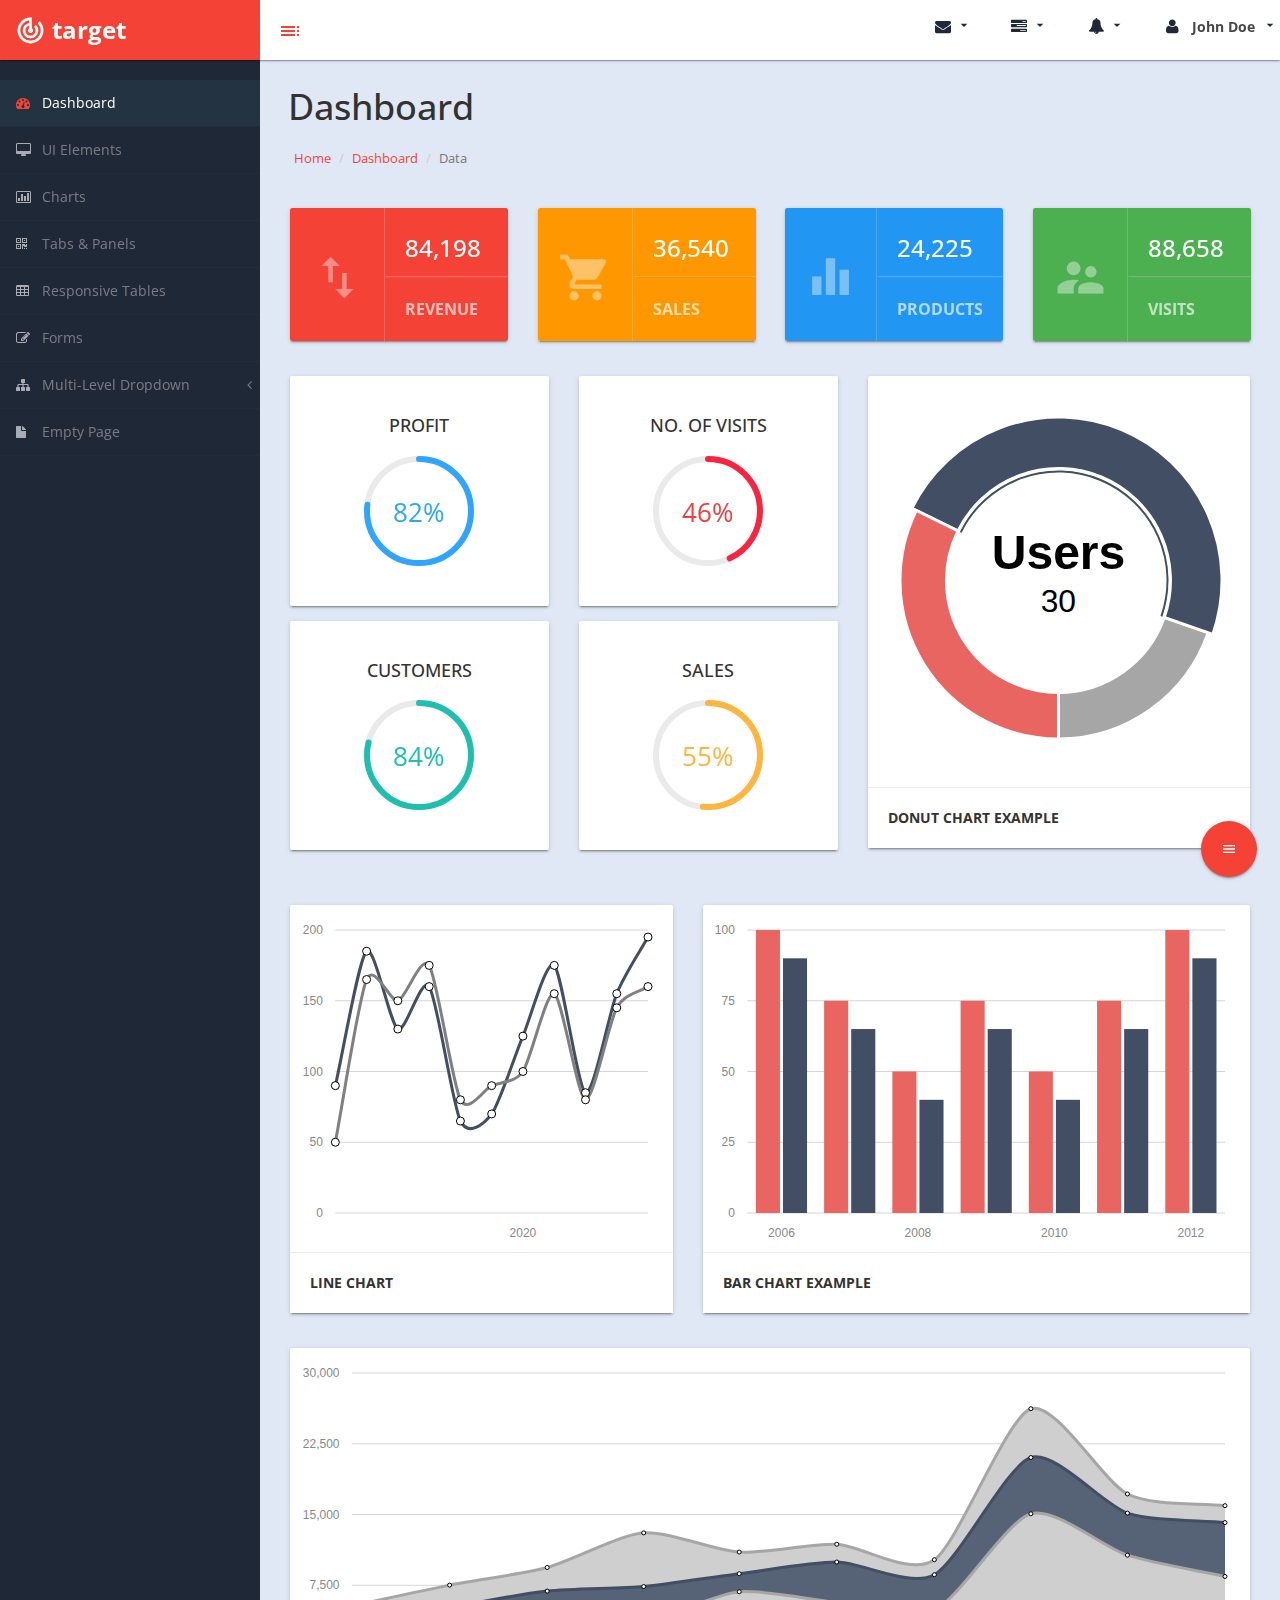
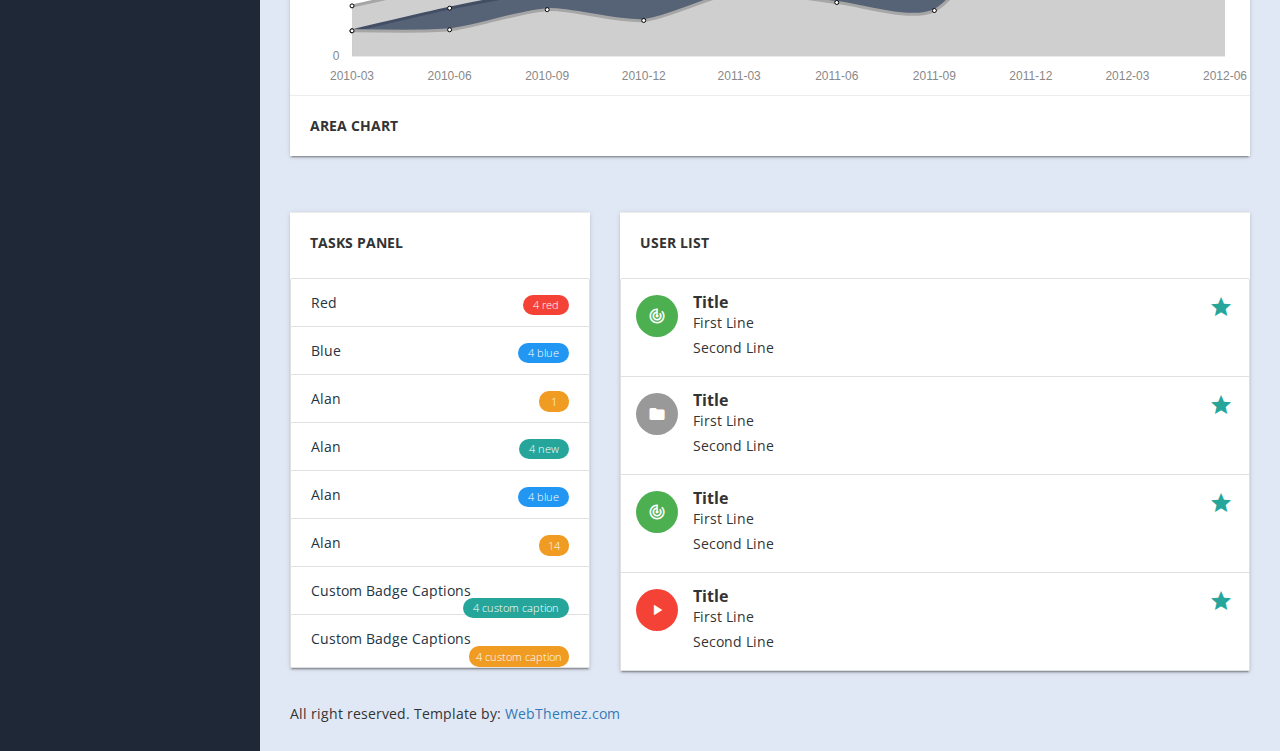
==== Sistema_Facturacion/src/main/webapp/index.html @ b26453a8 "Subida de Sistema de facturacion" ====
﻿<!DOCTYPE html>
<html xmlns="http://www.w3.org/1999/xhtml"> 
<head>
    <meta charset="utf-8" />
    <meta name="viewport" content="width=device-width, initial-scale=1.0" />
    <title>Target Material Design Bootstrap Admin Template</title> 
	<link href="https://fonts.googleapis.com/icon?family=Material+Icons" rel="stylesheet">
	<link rel="stylesheet" href="assets/materialize/css/materialize.min.css" media="screen,projection" />
    <!-- Bootstrap Styles-->
    <link href="assets/css/bootstrap.css" rel="stylesheet" />
    <!-- FontAwesome Styles-->
    <link href="assets/css/font-awesome.css" rel="stylesheet" />
    <!-- Morris Chart Styles-->
    <link href="assets/js/morris/morris-0.4.3.min.css" rel="stylesheet" />
    <!-- Custom Styles-->
    <link href="assets/css/custom-styles.css" rel="stylesheet" />
    <!-- Google Fonts-->
    <link href='http://fonts.googleapis.com/css?family=Open+Sans' rel='stylesheet' type='text/css' />
    <link rel="stylesheet" href="assets/js/Lightweight-Chart/cssCharts.css"> 
</head>

<body>
    <div id="wrapper">
        <nav class="navbar navbar-default top-navbar" role="navigation">
            <div class="navbar-header">
                <button type="button" class="navbar-toggle waves-effect waves-dark" data-toggle="collapse" data-target=".sidebar-collapse">
                    <span class="sr-only">Toggle navigation</span>
                    <span class="icon-bar"></span>
                    <span class="icon-bar"></span>
                    <span class="icon-bar"></span>
                </button>
                <a class="navbar-brand waves-effect waves-dark" href="index.html"><i class="large material-icons">track_changes</i> <strong>target</strong></a>
				
		<div id="sideNav" href=""><i class="material-icons dp48">toc</i></div>
            </div>

            <ul class="nav navbar-top-links navbar-right"> 
				<li><a class="dropdown-button waves-effect waves-dark" href="#!" data-activates="dropdown4"><i class="fa fa-envelope fa-fw"></i> <i class="material-icons right">arrow_drop_down</i></a></li>				
				<li><a class="dropdown-button waves-effect waves-dark" href="#!" data-activates="dropdown3"><i class="fa fa-tasks fa-fw"></i> <i class="material-icons right">arrow_drop_down</i></a></li>
				<li><a class="dropdown-button waves-effect waves-dark" href="#!" data-activates="dropdown2"><i class="fa fa-bell fa-fw"></i> <i class="material-icons right">arrow_drop_down</i></a></li>
				  <li><a class="dropdown-button waves-effect waves-dark" href="#!" data-activates="dropdown1"><i class="fa fa-user fa-fw"></i> <b>John Doe</b> <i class="material-icons right">arrow_drop_down</i></a></li>
            </ul>
        </nav>
		<!-- Dropdown Structure -->
<ul id="dropdown1" class="dropdown-content">
<li><a href="#"><i class="fa fa-user fa-fw"></i> My Profile</a>
</li>
<li><a href="#"><i class="fa fa-gear fa-fw"></i> Settings</a>
</li> 
<li><a href="#"><i class="fa fa-sign-out fa-fw"></i> Logout</a>
</li>
</ul>
<ul id="dropdown2" class="dropdown-content w250">
  <li>
                                <div>
                                    <i class="fa fa-comment fa-fw"></i> New Comment
                                    <span class="pull-right text-muted small">4 min</span>
                                </div>
                            </a>
                        </li>
                        <li class="divider"></li>
                        <li>
                                <div>
                                    <i class="fa fa-twitter fa-fw"></i> 3 New Followers
                                    <span class="pull-right text-muted small">12 min</span>
                                </div>
                            </a>
                        </li>
                        <li class="divider"></li>
                        <li>
                                <div>
                                    <i class="fa fa-envelope fa-fw"></i> Message Sent
                                    <span class="pull-right text-muted small">4 min</span>
                                </div>
                            </a>
                        </li>
                        <li class="divider"></li>
                        <li>
                                <div>
                                    <i class="fa fa-tasks fa-fw"></i> New Task
                                    <span class="pull-right text-muted small">4 min</span>
                                </div>
                            </a>
                        </li>
                        <li class="divider"></li>
                        <li>
                                <div>
                                    <i class="fa fa-upload fa-fw"></i> Server Rebooted
                                    <span class="pull-right text-muted small">4 min</span>
                                </div>
                            </a>
                        </li>
                        <li class="divider"></li>
                        <li>
                            <a class="text-center" href="#">
                                <strong>See All Alerts</strong>
                                <i class="fa fa-angle-right"></i>
                            </a>
                        </li>
</ul>
<ul id="dropdown3" class="dropdown-content dropdown-tasks w250">
<li>
		<a href="#">
			<div>
				<p>
					<strong>Task 1</strong>
					<span class="pull-right text-muted">60% Complete</span>
				</p>
				<div class="progress progress-striped active">
					<div class="progress-bar progress-bar-success" role="progressbar" aria-valuenow="60" aria-valuemin="0" aria-valuemax="100" style="width: 60%">
						<span class="sr-only">60% Complete (success)</span>
					</div>
				</div>
			</div>
		</a>
	</li>
	<li class="divider"></li>
	<li>
		<a href="#">
			<div>
				<p>
					<strong>Task 2</strong>
					<span class="pull-right text-muted">28% Complete</span>
				</p>
				<div class="progress progress-striped active">
					<div class="progress-bar progress-bar-info" role="progressbar" aria-valuenow="28" aria-valuemin="0" aria-valuemax="100" style="width: 28%">
						<span class="sr-only">28% Complete</span>
					</div>
				</div>
			</div>
		</a>
	</li>
	<li class="divider"></li>
	<li>
		<a href="#">
			<div>
				<p>
					<strong>Task 3</strong>
					<span class="pull-right text-muted">60% Complete</span>
				</p>
				<div class="progress progress-striped active">
					<div class="progress-bar progress-bar-warning" role="progressbar" aria-valuenow="60" aria-valuemin="0" aria-valuemax="100" style="width: 60%">
						<span class="sr-only">60% Complete (warning)</span>
					</div>
				</div>
			</div>
		</a>
	</li>
	<li class="divider"></li>
	<li>
		<a href="#">
			<div>
				<p>
					<strong>Task 4</strong>
					<span class="pull-right text-muted">85% Complete</span>
				</p>
				<div class="progress progress-striped active">
					<div class="progress-bar progress-bar-danger" role="progressbar" aria-valuenow="85" aria-valuemin="0" aria-valuemax="100" style="width: 85%">
						<span class="sr-only">85% Complete (danger)</span>
					</div>
				</div>
			</div>
		</a>
	</li>
	<li class="divider"></li>
	<li>
</ul>   
<ul id="dropdown4" class="dropdown-content dropdown-tasks w250 taskList">
  <li>
                                <div>
                                    <strong>John Doe</strong>
                                    <span class="pull-right text-muted">
                                        <em>Today</em>
                                    </span>
                                </div>
                                <p>Lorem Ipsum has been the industry's standard dummy text ever since the 1500s...</p>
                            </a>
                        </li>
                        <li class="divider"></li>
                        <li>
                                <div>
                                    <strong>John Smith</strong>
                                    <span class="pull-right text-muted">
                                        <em>Yesterday</em>
                                    </span>
                                </div>
                                <p>Lorem Ipsum has been the industry's standard dummy text ever since an kwilnw...</p>
                            </a>
                        </li>
                        <li class="divider"></li>
                        <li>
                            <a href="#">
                                <div>
                                    <strong>John Smith</strong>
                                    <span class="pull-right text-muted">
                                        <em>Yesterday</em>
                                    </span>
                                </div>
                                <p>Lorem Ipsum has been the industry's standard dummy text ever since the...</p>
                            </a>
                        </li>
                        <li class="divider"></li>
                        <li>
                            <a class="text-center" href="#">
                                <strong>Read All Messages</strong>
                                <i class="fa fa-angle-right"></i>
                            </a>
                        </li>
</ul>  
	   <!--/. NAV TOP  -->
        <nav class="navbar-default navbar-side" role="navigation">
            <div class="sidebar-collapse">
                <ul class="nav" id="main-menu">

                    <li>
                        <a class="active-menu waves-effect waves-dark" href="index.html"><i class="fa fa-dashboard"></i> Dashboard</a>
                    </li>
                    <li>
                        <a href="ui-elements.html" class="waves-effect waves-dark"><i class="fa fa-desktop"></i> UI Elements</a>
                    </li>
					<li>
                        <a href="chart.html" class="waves-effect waves-dark"><i class="fa fa-bar-chart-o"></i> Charts</a>
                    </li>
                    <li>
                        <a href="tab-panel.html" class="waves-effect waves-dark"><i class="fa fa-qrcode"></i> Tabs & Panels</a>
                    </li>
                    
                    <li>
                        <a href="table.html" class="waves-effect waves-dark"><i class="fa fa-table"></i> Responsive Tables</a>
                    </li>
                    <li>
                        <a href="form.html" class="waves-effect waves-dark"><i class="fa fa-edit"></i> Forms </a>
                    </li>


                    <li>
                        <a href="#" class="waves-effect waves-dark"><i class="fa fa-sitemap"></i> Multi-Level Dropdown<span class="fa arrow"></span></a>
                        <ul class="nav nav-second-level">
                            <li>
                                <a href="#">Second Level Link</a>
                            </li>
                            <li>
                                <a href="#">Second Level Link</a>
                            </li>
                            <li>
                                <a href="#">Second Level Link<span class="fa arrow"></span></a>
                                <ul class="nav nav-third-level">
                                    <li>
                                        <a href="#">Third Level Link</a>
                                    </li>
                                    <li>
                                        <a href="#">Third Level Link</a>
                                    </li>
                                    <li>
                                        <a href="#">Third Level Link</a>
                                    </li>

                                </ul>

                            </li>
                        </ul>
                    </li>
                    <li>
                        <a href="empty.html" class="waves-effect waves-dark"><i class="fa fa-fw fa-file"></i> Empty Page</a>
                    </li>
                </ul>

            </div>

        </nav>
        <!-- /. NAV SIDE  -->
      
		<div id="page-wrapper">
		  <div class="header"> 
                        <h1 class="page-header">
                            Dashboard
                        </h1>
						<ol class="breadcrumb">
					  <li><a href="#">Home</a></li>
					  <li><a href="#">Dashboard</a></li>
					  <li class="active">Data</li>
					</ol> 
									
		</div>
            <div id="page-inner">

			<div class="dashboard-cards"> 
                <div class="row">
                    <div class="col-xs-12 col-sm-6 col-md-3">
					
						<div class="card horizontal cardIcon waves-effect waves-dark">
						<div class="card-image red">
						<i class="material-icons dp48">import_export</i>
						</div>
						<div class="card-stacked red">
						<div class="card-content">
						<h3>84,198</h3> 
						</div>
						<div class="card-action">
						<strong>REVENUE</strong>
						</div>
						</div>
						</div>
	 
                    </div>
                    <div class="col-xs-12 col-sm-6 col-md-3">
					
						<div class="card horizontal cardIcon waves-effect waves-dark">
						<div class="card-image orange">
						<i class="material-icons dp48">shopping_cart</i>
						</div>
						<div class="card-stacked orange">
						<div class="card-content">
						<h3>36,540</h3> 
						</div>
						<div class="card-action">
						<strong>SALES</strong>
						</div>
						</div>
						</div> 
                    </div>
                    <div class="col-xs-12 col-sm-6 col-md-3">
					
							<div class="card horizontal cardIcon waves-effect waves-dark">
						<div class="card-image blue">
						<i class="material-icons dp48">equalizer</i>
						</div>
						<div class="card-stacked blue">
						<div class="card-content">
						<h3>24,225</h3> 
						</div>
						<div class="card-action">
						<strong>PRODUCTS</strong>
						</div>
						</div>
						</div> 
						 
                    </div>
                    <div class="col-xs-12 col-sm-6 col-md-3">
					
					<div class="card horizontal cardIcon waves-effect waves-dark">
						<div class="card-image green">
						<i class="material-icons dp48">supervisor_account</i>
						</div>
						<div class="card-stacked green">
						<div class="card-content">
						<h3>88,658</h3> 
						</div>
						<div class="card-action">
						<strong>VISITS</strong>
						</div>
						</div>
						</div> 
						 
                    </div>
                </div>
			   </div>
				<!-- /. ROW  --> 
				<div class="row">
					<div class="col-xs-12 col-sm-12 col-md-7"> 
					<div class="cirStats">
						  	<div class="row">
								<div class="col-xs-12 col-sm-6 col-md-6"> 
										<div class="card-panel text-center">
											<h4>Profit</h4>
											<div class="easypiechart" id="easypiechart-blue" data-percent="82" ><span class="percent">82%</span>
											</div> 
										</div>
								</div>
								<div class="col-xs-12 col-sm-6 col-md-6"> 
										<div class="card-panel text-center">
											<h4>No. of Visits</h4>
											<div class="easypiechart" id="easypiechart-red" data-percent="46" ><span class="percent">46%</span>
											</div>
										</div>
								</div>
								<div class="col-xs-12 col-sm-6 col-md-6"> 
										<div class="card-panel text-center">
											<h4>Customers</h4>
											<div class="easypiechart" id="easypiechart-teal" data-percent="84" ><span class="percent">84%</span>
											</div> 
										</div>
								</div>
								<div class="col-xs-12 col-sm-6 col-md-6"> 
										<div class="card-panel text-center">
											<h4>Sales</h4>
											<div class="easypiechart" id="easypiechart-orange" data-percent="55" ><span class="percent">55%</span>
											</div>
										</div>
								</div>  
							</div>
						</div>							
						</div><!--/.row-->
						<div class="col-xs-12 col-sm-12 col-md-5"> 
						     <div class="row">
									<div class="col-xs-12"> 
									<div class="card">
										<div class="card-image donutpad">
										  <div id="morris-donut-chart"></div>
										</div> 
										<div class="card-action">
										  <b>Donut Chart Example</b>
										</div>
									</div>	
								</div>
							 </div>
						</div><!--/.row-->
					</div>
					
		 
				<div class="row">
				<div class="col-md-5"> 
						<div class="card">
						<div class="card-image">
						 <div id="morris-line-chart"></div>
						</div> 
						<div class="card-action">
						  <b>Line Chart</b>
						</div>
						</div>
		  
					</div>		
					
						<div class="col-md-7"> 
					<div class="card">
					<div class="card-image">
					  <div id="morris-bar-chart"></div>
					</div> 
					<div class="card-action">
					  <b> Bar Chart Example</b>
					</div>
					</div>					
					</div>
					
				</div> 
			 
				
				
                <div class="row">
                    <div class="col-xs-12">
						<div class="card">
					<div class="card-image">
					  <div id="morris-area-chart"></div>
					</div> 
					<div class="card-action">
					  <b>Area Chart</b>
					</div>
					</div>	 
                    </div> 

                </div>
				<div class="row">
				<div class="col-md-12">
				
					</div>		
				</div> 	
                <!-- /. ROW  -->

	   
				
				
				
                <div class="row">
                    <div class="col-md-4 col-sm-12 col-xs-12">
						<div class="card"><div class="card-action">
					  <b>Tasks Panel</b>
					</div>
					<div class="card-image">
					  <div class="collection">
						  <a href="#!" class="collection-item">Red<span class="new badge red" data-badge-caption="red">4</span></a>
						  <a href="#!" class="collection-item">Blue<span class="new badge blue" data-badge-caption="blue">4</span></a>
						  <a href="#!" class="collection-item"><span class="badge">1</span>Alan</a>
							<a href="#!" class="collection-item"><span class="new badge">4</span>Alan</a>
							<a href="#!" class="collection-item">Alan<span class="new badge blue" data-badge-caption="blue">4</span></a>
							<a href="#!" class="collection-item"><span class="badge">14</span>Alan</a>
							   <a href="#!" class="collection-item">Custom Badge Captions<span class="new badge" data-badge-caption="custom caption">4</span></a>
							<a href="#!" class="collection-item">Custom Badge Captions<span class="badge" data-badge-caption="custom caption">4</span></a>
						</div>
					</div> 
					
					</div>	  

                    </div>
                    <div class="col-md-8 col-sm-12 col-xs-12">
	<div class="card">
	<div class="card-action">
					  <b>User List</b>
					</div>
					<div class="card-image">
					  <ul class="collection">
    <li class="collection-item avatar">
      <i class="material-icons circle green">track_changes</i>
      <span class="title">Title</span>
      <p>First Line <br>
         Second Line
      </p>
      <a href="#!" class="secondary-content"><i class="material-icons">grade</i></a>
    </li>
    <li class="collection-item avatar">
      <i class="material-icons circle">folder</i>
      <span class="title">Title</span>
      <p>First Line <br>
         Second Line
      </p>
      <a href="#!" class="secondary-content"><i class="material-icons">grade</i></a>
    </li>
    <li class="collection-item avatar">
      <i class="material-icons circle green">track_changes</i>
      <span class="title">Title</span>
      <p>First Line <br>
         Second Line
      </p>
      <a href="#!" class="secondary-content"><i class="material-icons">grade</i></a>
    </li>
    <li class="collection-item avatar">
      <i class="material-icons circle red">play_arrow</i>
      <span class="title">Title</span>
      <p>First Line <br>
         Second Line
      </p>
      <a href="#!" class="secondary-content"><i class="material-icons">grade</i></a>
    </li>
  </ul>
					 </div>  
					</div>	 
					
                       

                    </div>
                </div>
                <!-- /. ROW  -->
			   <div class="fixed-action-btn horizontal click-to-toggle">
    <a class="btn-floating btn-large red">
      <i class="material-icons">menu</i>
    </a>
    <ul>
      <li><a class="btn-floating red"><i class="material-icons">track_changes</i></a></li>
      <li><a class="btn-floating yellow darken-1"><i class="material-icons">format_quote</i></a></li>
      <li><a class="btn-floating green"><i class="material-icons">publish</i></a></li>
      <li><a class="btn-floating blue"><i class="material-icons">attach_file</i></a></li>
    </ul>
  </div>
		
				<footer><p>All right reserved. Template by: <a href="https://webthemez.com/admin-template/">WebThemez.com</a></p>
				
        
				</footer>
            </div>
            <!-- /. PAGE INNER  -->
        </div>
        <!-- /. PAGE WRAPPER  -->
    </div>
    <!-- /. WRAPPER  -->
    <!-- JS Scripts-->
    <!-- jQuery Js -->
    <script src="assets/js/jquery-1.10.2.js"></script>
	
	<!-- Bootstrap Js -->
    <script src="assets/js/bootstrap.min.js"></script>
	
	<script src="assets/materialize/js/materialize.min.js"></script>
	
    <!-- Metis Menu Js -->
    <script src="assets/js/jquery.metisMenu.js"></script>
    <!-- Morris Chart Js -->
    <script src="assets/js/morris/raphael-2.1.0.min.js"></script>
    <script src="assets/js/morris/morris.js"></script>
	
	
	<script src="assets/js/easypiechart.js"></script>
	<script src="assets/js/easypiechart-data.js"></script>
	
	 <script src="assets/js/Lightweight-Chart/jquery.chart.js"></script>
	
    <!-- Custom Js -->
    <script src="assets/js/custom-scripts.js"></script> 
 

</body>

</html>
---- Sistema_Facturacion/src/main/webapp/assets/js/morris/morris-0.4.3.min.css ----
.morris-hover{position:absolute;z-index:1000;}.morris-hover.morris-default-style{border-radius:10px;padding:6px;color:#666;background:rgba(255, 255, 255, 0.8);border:solid 2px rgba(230, 230, 230, 0.8);font-family:sans-serif;font-size:12px;text-align:center;}.morris-hover.morris-default-style .morris-hover-row-label{font-weight:bold;margin:0.25em 0;}
.morris-hover.morris-default-style .morris-hover-point{white-space:nowrap;margin:0.1em 0;}
---- Sistema_Facturacion/src/main/webapp/assets/css/custom-styles.css ----
/*----------------------------------------------
Author : www.webthemez.com
License: Commons Attribution 3.0
http://creativecommons.org/licenses/by/3.0/
------------------------------------------------*/


/*----------------------------------------------
    COMMON  STYLES    
------------------------------------------------*/
body {
    font-family: 'Open Sans', sans-serif;
    background: #1F2837;
}

 #wrapper {
    width: 100%;
}

#page-wrapper {
    padding: 15px 15px;
    min-height: 600px;
    background: #ececec;
}
#page-inner {
    width:100%;
    margin:10px 20px 10px 0px;
    padding: 15px 30px;
    min-height:1200px;
}
.header .container-fluid{
padding:0;
}
.text-center {
    text-align:center;
}
.no-boder {
    border:1px solid #f3f3f3;
}

h1, .h1, h2, .h2, h3, .h3 {
margin-top: 7px;
margin-bottom: -5px;
}
h2 {
    color: #000;
}
h4 {
    padding-top:10px;
}
.square-btn-adjust {
    border: 0px solid transparent; 
   -webkit-border-radius: 0px;
-moz-border-radius: 0px;
border-radius: 0px;

}
p {
    font-size: 14px;
    line-height:25px;
    /* padding-top:20px; */
}
label {
    display: inline-block;
    max-width: 100%;
    margin-bottom: 5px;
    font-weight: 400;
}
.alert { 
    border-radius: 0px;
}
.navbar-side {
    z-index: 0; 
}
.panel{
border-radius:0px;
}
.navbar-side .nav > li > a > i{color: rgba(255, 255, 255, 0.62);padding: 8px;width: 20px;text-align: center;font-size: 14px;}
.top-navbar{position: fixed;width: 100%;z-index: 300;-webkit-box-shadow: 0 3px 3px rgba(0, 0, 0, 0.05);-moz-box-shadow: 0 3px 3px rgba(0, 0, 0, 0.05);box-shadow: 0 3px 3px rgba(0, 0, 0, 0.05);box-shadow: 0 1px 3px 0 rgba(0,0,0,.2),0 1px 1px 0 rgba(0,0,0,.14),0 2px 1px -1px rgba(0,0,0,.12);}
.navbar-side {
  z-index: 2;
  position: fixed;
  width: 260px;
  top: 80px;
  box-shadow: none;
}
#page-wrapper {
  position: relative;
  top: 55px;
  /* box-shadow: 0 0 10px #757575; */
  -moz-box-shadow: 0 0 10px #757575;
  /* -webkit-box-shadow: 0 0 10px #757575; */
}
.top-navbar .nav > li > a:hover, .top-navbar .nav > li > a:focus {text-decoration: none;background-color: #e0e8f5;color: #fff;}
.nav .open > a, .nav .open > a:hover, .nav .open > a:focus {
background-color: #075CB3;
border-color: #075CB3;
}
.breadcrumb {padding: 10px 10px 10px 20px;margin-bottom: 0;list-style: none;border-radius: 0;/* -webkit-box-shadow: 0 1px 1px rgba(0,0,0,.05); *//* box-shadow: 0 1px 1px rgba(0,0,0,.05); */background: transparent;line-height: 20px;font-size: 13px;margin-left: 14px;}
.dropdown-menu>li>a {
  display: block;
  padding: 3px 20px;
  clear: both;
  font-weight: 400;
  line-height: 1.42857143;
  color: #333;
  white-space: nowrap;
  font-size: 13px;
}
.dropdown-menu>li>a i {
  color: #1F1F1F;
}
.text-muted {
  color: #213452;
}
.badge {
  display: inline-block;
  min-width: 10px;
  /* padding: 4px 7px; */
  font-size: 11px;
  font-weight: 300;
  color: #fff;
  text-align: center;
  white-space: nowrap;
  vertical-align: baseline;
  background-color: #F09B22;
  border-radius: 10px;
}
.closed{
	-ms-transform: rotate(180deg); /* IE 9 */
    -webkit-transform: rotate(180deg); /* Chrome, Safari, Opera */
    transform: rotate(180deg);	
}
.closed i{color: #adadad;}
/*----------------------------------------------
   DASHBOARD STYLES    
------------------------------------------------*/
.page-header {padding-bottom: 0;margin: 0;border-bottom: 1px solid transparent;text-align: left;background-color: transparent;padding: 32px 22px 10px 28px;color: #323232;}
.panel-left{  
width: 100px;
height: 100px;background: #0866C6;/* border: 2px solid #4590DA; */
/* border-radius: 100%; */
overflow: hidden;

margin: 12px;}
.panel-left .fa-5x {
font-size: 3em;color: rgb(240, 155, 34);
padding: 29px 0;
margin-bottom:30px;}
.panel-right{  
height: 124px;
background: transparent;
margin-bottom: 0;color: #AFAFAF;

float: left;text-align: left;padding-left: 20px;font-size: 16px;text-shadow: none;font-weight: normal;text-align: center;}
.panel-right h3{  
font-size: 40px;
padding: 18px 10px 13px 0;color: #5D5D5D;}
.panel-right strong{
	font-weight:normal;
	color: #737373;
}
.panel-back {
    background-color:#fff;

}
.panel-default {
  border-color: #ECECEC;
}
.panel-default > .panel-heading {color: #555;
border-color: #FFF;
font-weight:bold;background: #FFFFFF;
font-size: 16px;
text-shadow: none;}
.panel-heading {
  /* padding: 15px 15px 0px; */
  border-bottom: 1px solid transparent;
  border-top-left-radius: 3px;
  border-top-right-radius: 3px;
}
.jumbotron{
padding:20px;
}
.jumbotron p {
    margin-bottom: 15px;
    font-size: 15px;
    font-weight: 200;
}
.jumbotron, .well{
background:#fff;
}
   .noti-box {
min-height: 100px;
padding: 20px;
}

    .noti-box .icon-box {
display: block;
float: left;
margin: 0 15px 10px 0;
width: 70px;
height: 70px;
line-height: 75px;
vertical-align: middle;
text-align: center;
font-size: 40px;
}
.text-box p{
    margin: 0 0 3px;
}
.main-text {
    font-size: 25px;
    font-weight:600;
}
.set-icon {
-webkit-border-radius: 50px;
-moz-border-radius: 50px;
border-radius: 50px;

}
.panel-primary{
display:inline-block;
margin-bottom: 30px;
width:100%;
}
.green {
/* background-color: #1CC09F; */
color: #fff;
}
 .blue {background-color: #FFFFFF;color: #002A4C;}
  .red {
background-color: #FB6E51;
color:#fff;
}
  .brown {
background-color: #F5B252;
color:#fff;
} 
 .back-footer-red {
background-color: #F0433D;
color:#fff;
border-top: 0px solid #fff;
}
 
 .icon-box-right {
display: block;
float: right;
margin: 0 15px 10px 0;
width: 70px;
height: 70px;
line-height: 75px;
vertical-align: middle;
text-align: center;
font-size: 40px;
}

 .main-temp-back {
background: #8702A8;
color: #FFFFFF;
font-size: 16px;
font-weight: 300;
text-align: center;
}
 .main-temp-back .text-temp {
font-size: 40px;
}
.back-dash {
    padding:20px;
    font-size:20px;
    font-weight:500;
  -webkit-border-radius: 0px;
-moz-border-radius: 0px;
border-radius: 0px;
background-color:#2EA7EB;
color:#fff;
}
    .back-dash p {
        padding-top:16px;
        font-size:13px;
        color:#fff;
        line-height:25px;
        text-align:justify;
    }

     .color-bottom-txt {
   color: #000;
font-size: 16px;
line-height: 30px;
}
     /*CHAT PANEL*/
/*Charts*/

.main-chart {
	background: #fff;
}

.easypiechart-panel {
	text-align: center;
	padding: 1px 0;
	margin-bottom: 20px;
}

.placeholder h2 {
	margin-bottom: 0px;
}

.donut {
	width: 100%;
}

.easypiechart {
	position: relative;
	text-align: center;
	width: 120px;
	height: 120px;
	margin: 20px auto 10px auto;
}

.easypiechart .percent {
	display: block;
	position: absolute;
	font-size: 26px;
	top: 38px;
	width: 120px;
}

#easypiechart-blue .percent { color: #30a5ff;}
#easypiechart-teal .percent { color: #1ebfae;}
#easypiechart-orange .percent { color: #ffb53e;}
#easypiechart-red .percent { color: #ef4040;}

	 
 .chat-panel .panel-body {
height: 450px;
overflow-y: scroll;
}
 .chat-box {
margin: 0;
padding: 0;
list-style: none;
}
 .chat-box li {
margin-bottom: 15px;
padding-bottom: 5px;
border-bottom: 1px dotted #808080;
}
 .chat-box li.left .chat-body {
margin-left: 90px;
}
 .chat-box li .chat-body p {
margin: 0;
color: #8d8888;
}
.chat-img>img {
    margin-left:20px;
}
footer p{
font-size: 14px;
}
/*----------------------------------------------
    MENU STYLES    
------------------------------------------------*/
div#sideNav:hover {
    color: #1f2837;
}
.user-image {
    margin: 25px auto;
-webkit-border-radius: 10px;
-moz-border-radius: 10px;
border-radius: 10px;
max-height:170px;
max-width:170px;
}
.top-navbar{
margin:0px;
}
.top-navbar .navbar-brand {color: #fff;width: 260px;text-align: left;height: 60px;font-size: 24px;font-weight: 700;/* text-transform: uppercase; */line-height: 30px;background: #f44336;}
.navbar-brand b{
color: #4BD28C;
}
.top-navbar .nav > li {
position: relative;
display: inline-block;
margin: 0px;
padding: 0px;
}
.top-navbar .nav > li > a {position: relative;display: block;padding: 17px;color: #484848;margin: 0px;}
.top-navbar .nav > li > a:hover, .top-navbar .nav > li > a:focus {text-decoration: none;color: #f44336 !important;background: transparent;}
.top-navbar .dropdown-menu{
min-width: 230px;
border-radius: 0 0 4px 4px;
border: 0;}
.top-navbar .dropdown-menu > li > a:hover, .top-navbar .dropdown-menu > li > a:focus{
color: #225081;
background:none;
}
.dropdown-tasks{
width: 255px;
}
.dropdown-tasks .progress {
height: 8px;
margin-bottom: 8px;
overflow: hidden;
background-color: #f5f5f5;
border-radius: 0px;
}
.dropdown-tasks > li > a {padding: 5px 14px;}
.dropdown-tasks p {
font-size: 13px;
line-height: 21px;
padding-top: 4px;
}
.active-menu, .active-menu i {
    background-color: #233342 !important;
    color: #fff !important;
}
.active-menu i{color: #f44336 !important;}
.arrow {
    float: right;
    margin-top: 8px;
}

.fa.arrow:before {
    content: "\f104";
}

.active > a > .fa.arrow:before {
    content: "\f107";
}


.nav-second-level li,
.nav-third-level li {
    border-bottom: none !important;
}

.nav-second-level li a {
    padding-left: 37px;
}

.nav-third-level li a {
    padding-left: 55px;
}
.sidebar-collapse , .sidebar-collapse .nav{
	background:none;
}
.sidebar-collapse .nav {
	padding:0;
}
.sidebar-collapse .nav > li > a {
	color: rgba(255, 255, 255, 0.39);
	background:transparent;
	text-shadow:none;
}
.sidebar-collapse > .nav > li > a {
	padding: 8px;
	font-size: 14px;
}
.sidebar-collapse > .nav > li {
	border-bottom: 1px solid rgba(107, 108, 109, 0.08);
}
ul.nav.nav-second-level.collapse.in {background: #121821;}
.sidebar-collapse .nav > li > a:hover,
.sidebar-collapse .nav > li > a:focus {
	 
	outline:0;
}
 
.navbar-side {
	border:none;
	background: #1F2837;
}
.top-navbar {
	background: #ffffff;
	border-bottom:none;
}
.top-navbar .nav > li > a > i {margin-right: 0;}
.top-navbar .navbar-brand:hover {color: #FFFFFF;background-color: #f44336;}
.dropdown-user li {
margin: 8px 0;
}
.navbar-default {border: 0px solid #1f2837;}
.navbar-header {
    background: transparent;
}
.navbar-default .navbar-toggle:hover, .navbar-default .navbar-toggle:focus {background-color: #f44336;}
.navbar-default .navbar-toggle {border-color: #ffffff;}

.navbar-default .navbar-toggle .icon-bar {background-color: #ffffff;}
.nav > li > a > i {
    margin-right:10px;
    color: #1f2837;
    font-size: 16px;
}
.dropdown-menu>li>a>strong {
  color: #0866C6;
  padding: 5px 0;
  display: inline-block;
  font-weight: 500;
}
#sideNav{
    float: left;
    left: 0;
    z-index: 3;
    color: #f44336;
    cursor:pointer;
    border-radius: 0;
    width: 14px;
    font-size: 44px;
    line-height: 33px;
    margin: 7px 0 0 13px;
    background: #ffffff;
    width: 34px;
    height: 34px;
    text-align: center;
    line-height: 34px;
    padding-top: 5px;
    margin-top: 14px;
    border-radius: 50%;
}
ul.dropdown-menu.dropdown-messages li a div {
  padding: 2px 0;
}
#page-wrapper{
	background: #e0e8f5;
}
.dashboard-cards .card-stacked{
	color:#fff;
	border-left: 1px solid rgba(255, 255, 255, 0.18);
}
.dashboard-cards .card-content{
	border-bottom: 1px solid rgba(255, 255, 255, 0.18);
}
.dashboard-cards .card-action strong{
	font-weight:700;
	font-size: 16px;
	color: rgba(255, 255, 255, 0.65);
}
.donutpad {
    padding: 32px 0;
}
.cirStats h4{
	text-transform:uppercase;
}
.card-action b{
	text-transform:uppercase;
}
.collection .collection-item{
	padding: 16px 20px;
}
/*----------------------------------------------
    UI ELEMENTS STYLES     
------------------------------------------------*/
.btn-circle {
width: 50px;
height: 50px;
padding: 6px 0;
 -webkit-border-radius: 25px;
-moz-border-radius: 25px;
border-radius: 25px;
text-align: center;
font-size: 12px;
line-height: 1.428571429;
}

/*----------------------------------------------
    MEDIA QUERIES     
------------------------------------------------*/
 
 @media(min-width:768px) {
     #page-wrapper{
               margin: 0 0 0 260px;
               padding: 0;
               min-height: 1200px;
    }
	
	
    .navbar-side {
        width: 260px;
        z-index: 1;
    }

   .navbar {
 border-radius: 0px; 
}
   
}
 @media(max-width:768px) {
	#sideNav{
	display:none;
} 
 #page-wrapper {
position: relative;
top: 59px;
 }
 }
 @media(max-width:480px) {
 #page-wrapper {
position: relative;
top: 93px;
 }
.page-header small {
display: block;
padding-top: 14px;
font-size: 19px;
}
#sideNav{
	display:none;
}
.panel-left {
  width: 85px;
  height: 85px; 
  border-radius: 100%;
  overflow: hidden;
  margin: 14px;
}
}
.dropdown-content{
    min-width: 165px !important;
    left: -38px !important;
    top: 60px !important;
}
.w250{
	    min-width: 255px !important;
	    left: -184px !important;
}
.top-navbar .nav > li > a b{
	margin:0 5px;
}
.dropdown-content li>a{
	font-size:14px;
	text-decoration:none;
	color: #233342;
}
.dropdown-content li>a i{
	font-size:16px;
}
.dropdown-content li>a{
	font-size: 12px;
	/* margin: 0 4px; */
	padding: 0;
}
.card.horizontal.cardIcon .card-image {
    background: #30cc7b;
    color: #fff !important;
    font-size: 10px;
    width: 94px;
    text-align: center;
    vertical-align: middle;
}
.card.horizontal.cardIcon .card-image i {
    margin-top: 45%;
    font-size: 55px;
    opacity: .4;
}
.navbar-brand i.large.material-icons {
    float: left;
    font-size: 31px;
    margin-right: 6px;
}
.clearBoth{
	 clear:both;
}
.icon-preview {
    font-size: 13px !important;
    padding: 15px !important;
    display: inline-block;
    line-height: 20px !important;
}
.icon-preview span {
    display: inherit;
}
.header .breadcrumb:before{
	    font-size: 14px;
	    margin-right: 0px;
	    color: #717171;
	    display: none;
}
.header .breadcrumb li a{
	font-size: 13px;
	font-size: 13px;
	text-decoration: none;
	color: #717171;
	text-decoration: none;
	color: #f44336;
}
.dropdown-content li{
	padding: 15px;
	color: #233342;
	font-size: 13px;
}
.taskList li{padding: 20px 15px 5px;background: #fff;font-size: 12px;}
.taskList > div{
padding: 0 15px 0px 15px;
}
.taskList p{
}
.taskList .dropdown-content li>a {
    font-size: 12px;
    padding:0px;
}
.taskList li:last-child {
    padding-top: 5px;
    color: #f44336;
}
 @media(max-width:768px) {
	  
	 .navbar-header {
		background: #f44336;
	}
	.navbar-side {
		z-index: 2;
		position: fixed;
		width: 260px;
		top: 69px;
		box-shadow: none;
	}
 }
  @media(max-width:520px) {
	  ul#dropdown1 {
			left: 0px !important;
		}
	 ul#dropdown2 {
			left: -69px !important;
		}
		.top-navbar .nav > li > a{
			padding:17px 12px;
		}
 }
   @media(max-width:320px) {
	  ul#dropdown1 {
			left: 0px !important;
		}
	 ul#dropdown2 {
			left: -69px !important;
		}
		.top-navbar .nav > li > a{
			padding:17px 9px;
		}
 }
---- Sistema_Facturacion/src/main/webapp/assets/js/Lightweight-Chart/cssCharts.css ----
/*
 * cssCharts v0.3.0
 * jquery plugin to create donut and bar charts with css
 * https://github.com/sultantarimo
 *
 * (c)2015 Sultan Tarimo - sultantarimo@me.com
 * Released under the MIT license
 */
.chart *, .chart{-moz-box-sizing:border-box;-webkit-box-sizing:border-box;box-sizing:border-box;margin:0;padding:0;}
.chart{
  width:auto;
  display:block;
  position:relative;
  font-family:sans-serif;
  font-size:14px;
  margin: 0 auto;
}

/* bar chart */

.chart.bar{height:200px;}
.bar-chart{
  display: table;
  table-layout: fixed;
  width: auto;
  height: 100%;
  margin: 0 auto;
  z-index:20;
  position:absolute;
  left:0px;
}

.bar-chart ul{
  margin-left: 34px;
  float: left;
  display: block;
  height:100%;
}

.bar-chart li{
  position: relative;
  display: table-cell;
  vertical-align: bottom;
  height: 100px;
}

.bar-chart span{
  margin: 0 6px;
  display: block;
  background: rgb(241,127,73);
  width: 34px;
  position:relative;

  -webkit-animation: drawBar 0.3s ease-in-out;
  -moz-animation: drawBar 0.3s ease-in-out;
  animation: drawBar 0.3s ease-in-out;

  -webkit-transition: all 100ms ease-in-out;
  -moz-transition: all 100ms ease-in-out;
  transition: all 100ms ease-in-out;
}

.bar-chart li:hover span{
  box-shadow:0 0 0 4px rgb(241,127,73);
  cursor:pointer;
}

.bar-chart li:nth-child(2n+1):hover span{
  box-shadow:0 0 0 4px #bd380f;
}

.bar-chart li:nth-child(2n+1) span{background-color:#bd380f;}
.bar-chart ul:last-of-type li:last-child span{margin-right:0px;}
.bar-chart ul:first-of-type li:first-child span{margin-left:0px;}
.bar-chart ul:last-of-type {margin-right: 0px;}
.bar-chart ul:first-of-type {margin-left: 0px;}
.bar-chart.left-bar ul:last-of-type {margin-right: 0px;}
.bar-chart.left-bar ul{margin-right: 34px;float:left;margin-left:0px;}

.bar-chart span:before {
  position: absolute;
  bottom: 100%;
  margin-bottom: 10px;
  display: block;
  text-align: center;
  content: attr(title);
  word-wrap: break-word;
  font-size: 12px;
  width: auto;

  left: 50%;

  -webkit-transform: translateX(-50%);
  -moz-transform: translateX(-50%);
  transform: translateX(-50%);
}

.bar-chart li span:before {
  -webkit-transition: all 100ms ease-in-out;
  -moz-transition: all 100ms ease-in-out;
  transition: all 100ms ease-in-out;
}

@-webkit-keyframes drawBar {0% {height: 0;}}
@-moz-keyframes drawBar {0% {height: 0;}}
@keyframes drawBar {0% {height: 0;}}

/* donut chart */

.chart.donut{
  width:200px;
  height:200px;
}

.donut-chart{
  width:100%;height:100%;
  position:relative;

  -webkit-border-radius:50%;
  -moz-border-radius:50%;
  border-radius:50%;
}

.donut-chart.fill{
  background:rgb(241,127,73);
}

.donut-chart:after{
  content:"";
  position: absolute;
  width: 86%;
  height: 86%;
  background: #FFF;
  left: 50%;
  top: 50%;
  z-index: 400;
  margin: 0 auto;
  pointer-events: none;

  -webkit-border-radius: 100%;
  -moz-border-radius: 100%;
  border-radius: 100%;

  -webkit-transform: translateX(-50%) translateY(-50%);
  -moz-transform: translateX(-50%) translateY(-50%);
  transform: translateX(-50%) translateY(-50%);
}

.donut-chart h2{
  text-align:center;
  position: absolute;
  line-height: 140%;
  width: 100%;
  margin-top:-30px;
  top:50%;
  z-index:500;
  pointer-events: none;

  font-size:26px;
  font-weight:400;
  color:rgb(0,0,0);
}

.donut-chart h2 span{
  display:block;
  width:100%;
  font-size:14px;
  color:rgb(142,143,143);
  margin-top:-10px;
}

.donut-chart .spinner{
  z-index: 200;
  border-right: none;

  -webkit-border-radius: 100% 0 0 100% / 50% 0 0 50%;
  -moz-border-radius: 100% 0 0 100% / 50% 0 0 50%;
  border-radius: 100% 0 0 100% / 50% 0 0 50%;

  -webkit-transform: rotate(0deg);
  -moz-transform: rotate(0deg);
  transform: rotate(0deg);

  -webkit-animation: rotateDonut 0.3s ease-in-out;
  -moz-animation: rotateDonut 0.3s ease-in-out;
  animation: rotateDonut 0.3s ease-in-out;

  -webkit-transition: all 160ms ease-in-out;
  -moz-transition: all 160ms ease-in-out;
  transition: all 160ms ease-in-out;
}

.spinner ~ .pie{
  pointer-events: none;
}

.donut-chart.fill .pie,
.pie-chart .pie{
  -webkit-box-shadow: 0 0 0 4px #bd380f;
  -moz-box-shadow: 0 0 0 4px #bd380f;
  box-shadow: 0 0 0 4px #bd380f;
}

@-webkit-keyframes rotateDonut {0% {transform: rotate(0deg);}}
@-moz-keyframes rotateDonut {0% {transform: rotate(0deg);}}
@keyframes rotateDonut {0% {transform: rotate(0deg);}}

.donut-chart .spinner.temp{display:none;}

.donut-chart .pie{
  width: 50%;
  height: 100%;
  position: absolute;
  background: #bd380f;

  -webkit-transform-origin: 100% 50%;
  -moz-transform-origin: 100% 50%;
  transform-origin: 100% 50%;
}

.donut-chart .mask{
  background:rgb(248,248,248);
  z-index: 400;
  margin-left: -1px;
}

.pie-chart:after{
  display:none;
}
.chart.donut .pie-chart h2,
.chart.donut .pie-chart h2 span{color:#FFF;}

/* pie chart */
.chart.pie svg{width:100%;height:100%;}

.chart.pie {
  width: 200px;
  height: 200px;
}

.chart.pie svg text{
  text-anchor: middle;
  fill:white;
  stroke-width:0;
  transform:translate(120,-80);
}
.chart.pie svg path:hover{
  stroke-width:10px;
}

.charts-tip{
  display:block;
  position: absolute;
  font-size: 16px;
  color: #FFF;
  background: rgba(0,0,0,0.8);
  pointer-events: none;
  font-family:sans-serif;
  padding:6px 12px;
  z-index:100;
  width:auto;

  -webkit-border-radius:4px;
  -moz-border-radius:4px;
  border-radius:4px;
}

.chart.pie .pie-legend{
  position:absolute;
  top:50%;
  right:0;
  margin-right:-30px;
  transform:translateX(100%) translateY(-50%);
}

.chart.pie .pie-legend li{
  display:block;
  margin-bottom:14px;
  clear:both;
}

.chart.pie .pie-legend li i{
  top:1px;
  position:relative;
  display:block;
  float:left;
  width:14px;
  height:14px;
  background:#DDD;
  margin-right:10px;

  box-shadow:inset 0 0 0 1px rgba(0,0,0,0.2);
}

.chart.pie .pie-legend li p{clear:both;display:inline;}

/* pie chart */

/* line chart */

.chart.line{width:auto;height:auto;margin:0 auto;position:relative;}
.chart .line-chart{
  min-width:100px;
  min-height:100px;
  width:100%;
  height:100%;
  margin:0px auto;
  display:block;
  position:relative;
  z-index:20;
}

/* line chart borders and grids */
.line-chart:after{
  content:"";
  display:block;
  position:absolute;
  left:0px;bottom:0px;
  height:1px;width:100%;
  background:rgb(238,238,238);
  padding-right:10px;
}

.chart .grid{
  width:100%;
  height:100%;
  position:absolute;
  left:0px;
  bottom:0px;
}
.chart hr{
  position:absolute;
  left:0px;
  bottom:0px;
  width:100%;
  height:1px;
  outline:none;
  border:none;
  background:rgb(238,238,238);
}

.chart hr:before{
  position:absolute;
  right:100%;
  top:0px;
  margin-right:20px;
  color:rgba(0,0,0,0.4);
  font-size:12px;
  content:attr(data-y);
  text-align:right;

  -webkit-transform:translateX(-50%) translateY(-50%);
  -moz-transform:translateX(-50%) translateY(-50%);
  transform:translateX(-50%) translateY(-50%);
}
/* line chart borders and grids */

/* line chart line */
.line-chart li{
  display:block;height:1px;
  float:left;position:relative;
  position:absolute;
}

/* line chart points tooltip */
.line-chart li a:hover:before,
.line-chart li a:hover:after{display:block;z-index:10;}
.line-chart li a:before{
  content:attr(data-y);
  cursor:pointer;
  display:none;
  position:absolute;
  font-size:14px;
  color:#FFF;
  bottom:100%;
  left:50%;
  margin-bottom:-4px;
  text-align:center;
  width:40px;
  background:rgba(0,0,0,0.8);
  padding:8px;
  z-index:40;

  -webkit-transform:translateX(-50%);
  -moz-transform:translateX(-50%);
  transform:translateX(-50%);

  -webkit-border-radius:3px;
  -moz-border-radius:3px;
  border-radius:3px;
}

.line-chart li a:after{
  z-index:50;
  content:"";
  width: 0;
  height: 0;
  display:none;
  position:absolute;
  bottom:100%;
  left:50%;
  margin-bottom:-16px;

  border:6px solid rgba(0,0,0,0);
  border-top: 6px solid rgba(0,0,0,0.8);

  -webkit-transform:translateX(-50%);
  -moz-transform:translateX(-50%);
  transform:translateX(-50%);
}

.line-chart li a{
  display:block;
  position:absolute;
  cursor:pointer;
  width:40px;
  height:40px;

  left:0px;
  top:0px;
  z-index:30;

  -webkit-transform:translateX(-50%) translateY(-50%);
  -moz-transform:translateX(-50%) translateY(-50%);
  transform:translateX(-50%) translateY(-50%);
}
/* line chart points tooltip */

/* line chart points */

.line-chart li span{
  display:block;height:1px;
  background:rgb(241,127,73);
  float:left;
  position:absolute;
}

.line-chart.no-points li span{
  display:none;
}

.line-chart li span:before{
  content:"";
  position:absolute;
  left:-4px;bottom:-4px;
  width:6px;height:6px;
  display:block;

  -webkt-border-radius:50%;
  -moz-border-radius:50%;
  border-radius:50%;
}

.line-chart li:hover span:before{
  -webkit-transform:scale(1.3);
  -moz-transform:scale(1.3);
  transform:scale(1.3);

  -webkit-transition: all 200ms ease-in-out;
  -moz-transition: all 200ms ease-in-out;
  transition: all 200ms ease-in-out;
}

.line-chart li span:before,
.line-chart li span:after{
  background:rgb(241,127,73);
  border:2px solid #bd380f;

  -webkit-box-shadow:0 0 0 4px #FFF;
  -moz-box-shadow:0 0 0 4px #FFF;
  box-shadow:0 0 0 4px #FFF;
}
/* line chart points */

/* line chart line */
.chart.line svg,
.chart.line > div{
  height: 100%;
  width: 100%;
  position:absolute;
  bottom:0px;
  left:0px;
  opacity:1;

  -webkit-animation: drawLine .3s ease-in-out;
    -moz-animation: drawLine .3s ease-in-out;
    animation: drawLine .3s ease-in-out;
}
.chart.line svg path{
  fill: rgba(241,127,73,0.0);
  stroke: rgb(241,127,73);
  stroke-width: 2px;
}

.chart.line.dotted svg path{
  /*if you want it dashed instead of filled*/
  stroke-dasharray: 3;
}

.chart.line .fill svg path{
  fill: rgba(241,127,73,0.1);
  stroke:none;
  stroke-width:0px;
}

/* line chart animation */
@-webkit-keyframes drawLine {0% {opacity: 0;}}
@-moz-keyframes drawLine {0% {opacity: 0;}}
@keyframes drawLine {0% {opacity: 0;}}

@-webkit-keyframes drawChart {0% {width: 0;}}
@-moz-keyframes drawChart {0% {width: 0;}}
@keyframes drawChart {0% {width: 0;}}
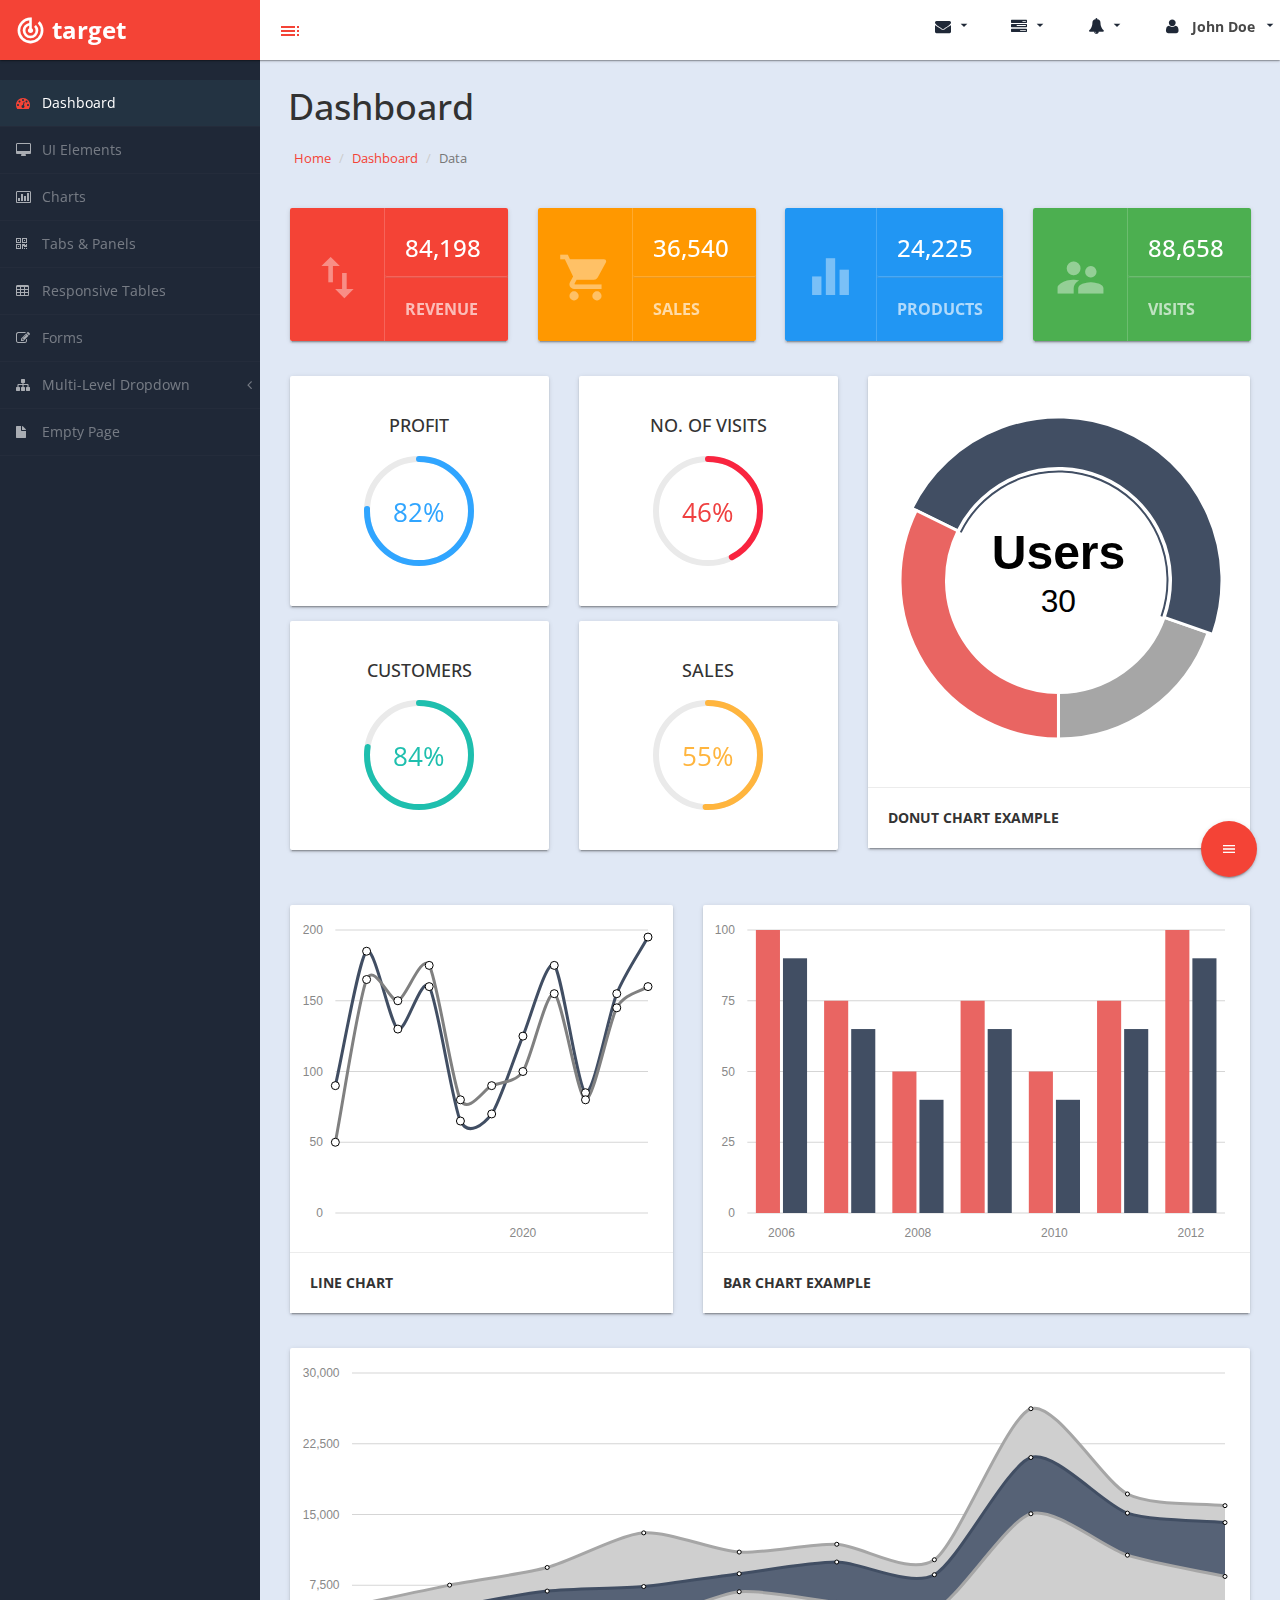
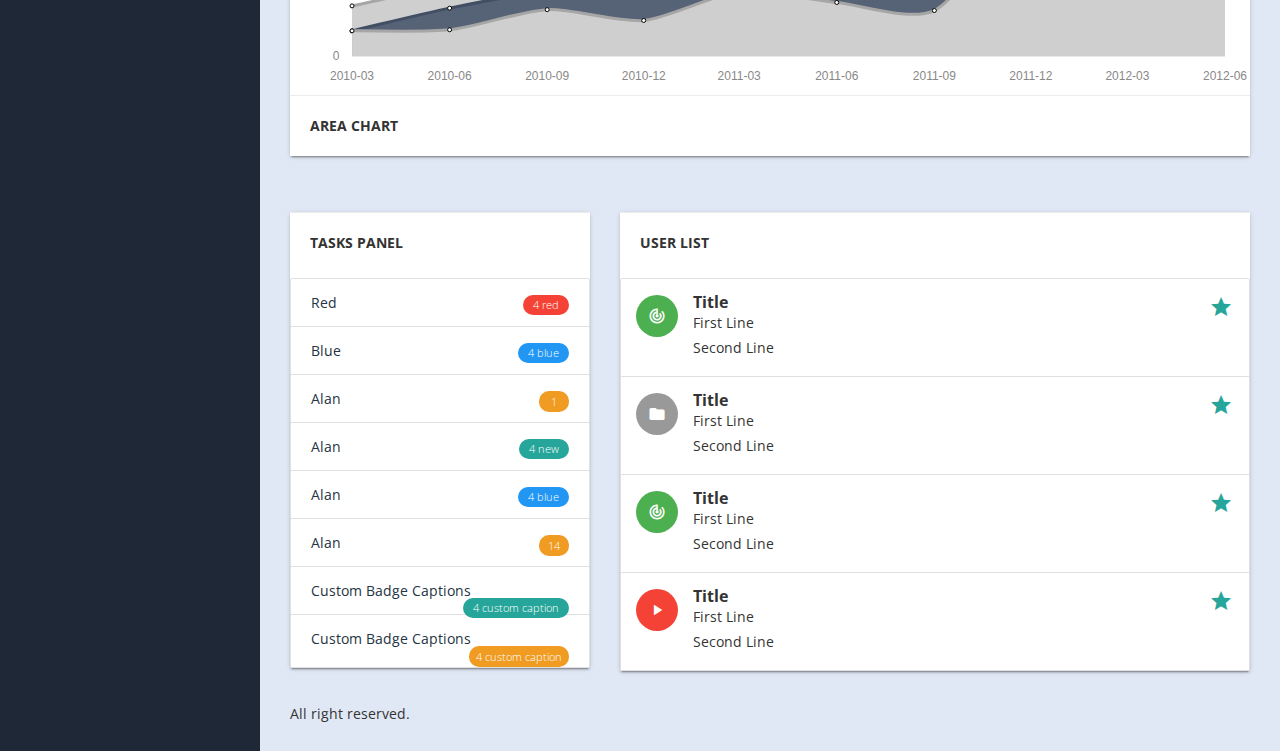
==== commit cbbab35b: "cambios en interfaz" ====
--- a/Sistema_Facturacion/src/main/webapp/index.html
+++ b/Sistema_Facturacion/src/main/webapp/index.html
@@ -541,7 +541,7 @@
     </ul>
   </div>
 		
-				<footer><p>All right reserved. Template by: <a href="https://webthemez.com/admin-template/">WebThemez.com</a></p>
+				<footer><p>All right reserved. </a></p>
 				
         
 				</footer>
--- a/Sistema_Facturacion/src/main/webapp/assets/css/custom-styles.css
+++ b/Sistema_Facturacion/src/main/webapp/assets/css/custom-styles.css
@@ -8,25 +8,25 @@
 /*----------------------------------------------
     COMMON  STYLES    
 ------------------------------------------------*/
-body {
-    font-family: 'Open Sans', sans-serif;
-    background: #1F2837;
-}
-
- #wrapper {
-    width: 100%;
-}
-
-#page-wrapper {
-    padding: 15px 15px;
-    min-height: 600px;
-    background: #ececec;
-}
-#page-inner {
-    width:100%;
-    margin:10px 20px 10px 0px;
-    padding: 15px 30px;
-    min-height:1200px;
+body {
+    font-family: 'Open Sans', sans-serif;
+    background: #1F2837;
+}
+
+ #wrapper {
+    width: 100%;
+}
+
+#page-wrapper {
+    padding: 15px 15px;
+    min-height: 600px;
+    background: #ececec;
+}
+#page-inner {
+    width:100%;
+    margin:10px 20px 10px 0px;
+    padding: 15px 30px;
+    min-height:1200px;
 }
 .header .container-fluid{
 padding:0;
@@ -55,16 +55,17 @@
 border-radius: 0px;
 
 }
-p {
-    font-size: 14px;
-    line-height:25px;
-    /* padding-top:20px; */
-}
-label {
-    display: inline-block;
-    max-width: 100%;
-    margin-bottom: 5px;
-    font-weight: 400;
+p {
+    font-size: 14px;
+    line-height:25px;
+    /* padding-top:20px; */
+}
+label {
+    display: inline-block;
+    max-width: 100%;
+    margin-bottom: 15px;
+    font-weight: 400;
+    
 }
 .alert { 
     border-radius: 0px;
@@ -77,19 +78,19 @@
 }
 .navbar-side .nav > li > a > i{color: rgba(255, 255, 255, 0.62);padding: 8px;width: 20px;text-align: center;font-size: 14px;}
 .top-navbar{position: fixed;width: 100%;z-index: 300;-webkit-box-shadow: 0 3px 3px rgba(0, 0, 0, 0.05);-moz-box-shadow: 0 3px 3px rgba(0, 0, 0, 0.05);box-shadow: 0 3px 3px rgba(0, 0, 0, 0.05);box-shadow: 0 1px 3px 0 rgba(0,0,0,.2),0 1px 1px 0 rgba(0,0,0,.14),0 2px 1px -1px rgba(0,0,0,.12);}
-.navbar-side {
-  z-index: 2;
-  position: fixed;
-  width: 260px;
-  top: 80px;
-  box-shadow: none;
-}
-#page-wrapper {
-  position: relative;
-  top: 55px;
-  /* box-shadow: 0 0 10px #757575; */
-  -moz-box-shadow: 0 0 10px #757575;
-  /* -webkit-box-shadow: 0 0 10px #757575; */
+.navbar-side {
+  z-index: 2;
+  position: fixed;
+  width: 260px;
+  top: 80px;
+  box-shadow: none;
+}
+#page-wrapper {
+  position: relative;
+  top: 55px;
+  /* box-shadow: 0 0 10px #757575; */
+  -moz-box-shadow: 0 0 10px #757575;
+  /* -webkit-box-shadow: 0 0 10px #757575; */
 }
 .top-navbar .nav > li > a:hover, .top-navbar .nav > li > a:focus {text-decoration: none;background-color: #e0e8f5;color: #fff;}
 .nav .open > a, .nav .open > a:hover, .nav .open > a:focus {
@@ -107,24 +108,24 @@
   white-space: nowrap;
   font-size: 13px;
 }
-.dropdown-menu>li>a i {
-  color: #1F1F1F;
-}
-.text-muted {
-  color: #213452;
-}
-.badge {
-  display: inline-block;
-  min-width: 10px;
-  /* padding: 4px 7px; */
-  font-size: 11px;
-  font-weight: 300;
-  color: #fff;
-  text-align: center;
-  white-space: nowrap;
-  vertical-align: baseline;
-  background-color: #F09B22;
-  border-radius: 10px;
+.dropdown-menu>li>a i {
+  color: #1F1F1F;
+}
+.text-muted {
+  color: #213452;
+}
+.badge {
+  display: inline-block;
+  min-width: 10px;
+  /* padding: 4px 7px; */
+  font-size: 11px;
+  font-weight: 300;
+  color: #fff;
+  text-align: center;
+  white-space: nowrap;
+  vertical-align: baseline;
+  background-color: #F09B22;
+  border-radius: 10px;
 }
 .closed{
 	-ms-transform: rotate(180deg); /* IE 9 */
@@ -156,9 +157,9 @@
 .panel-right h3{  
 font-size: 40px;
 padding: 18px 10px 13px 0;color: #5D5D5D;}
-.panel-right strong{
-	font-weight:normal;
-	color: #737373;
+.panel-right strong{
+	font-weight:normal;
+	color: #737373;
 }
 .panel-back {
     background-color:#fff;
@@ -172,11 +173,11 @@
 font-weight:bold;background: #FFFFFF;
 font-size: 16px;
 text-shadow: none;}
-.panel-heading {
-  /* padding: 15px 15px 0px; */
-  border-bottom: 1px solid transparent;
-  border-top-left-radius: 3px;
-  border-top-right-radius: 3px;
+.panel-heading {
+  /* padding: 15px 15px 0px; */
+  border-bottom: 1px solid transparent;
+  border-top-left-radius: 3px;
+  border-top-right-radius: 3px;
 }
 .jumbotron{
 padding:20px;
@@ -360,8 +361,8 @@
 /*----------------------------------------------
     MENU STYLES    
 ------------------------------------------------*/
-div#sideNav:hover {
-    color: #1f2837;
+div#sideNav:hover {
+    color: #1f2837;
 }
 .user-image {
     margin: 25px auto;
@@ -410,14 +411,14 @@
 line-height: 21px;
 padding-top: 4px;
 }
-.active-menu, .active-menu i {
-    background-color: #233342 !important;
-    color: #fff !important;
+.active-menu, .active-menu i {
+    background-color: #233342 !important;
+    color: #fff !important;
 }
 .active-menu i{color: #f44336 !important;}
-.arrow {
-    float: right;
-    margin-top: 8px;
+.arrow {
+    float: right;
+    margin-top: 8px;
 }
 
 .fa.arrow:before {
@@ -447,17 +448,17 @@
 .sidebar-collapse .nav {
 	padding:0;
 }
-.sidebar-collapse .nav > li > a {
-	color: rgba(255, 255, 255, 0.39);
-	background:transparent;
-	text-shadow:none;
-}
-.sidebar-collapse > .nav > li > a {
-	padding: 8px;
-	font-size: 14px;
-}
-.sidebar-collapse > .nav > li {
-	border-bottom: 1px solid rgba(107, 108, 109, 0.08);
+.sidebar-collapse .nav > li > a {
+	color: rgba(255, 255, 255, 0.39);
+	background:transparent;
+	text-shadow:none;
+}
+.sidebar-collapse > .nav > li > a {
+	padding: 8px;
+	font-size: 14px;
+}
+.sidebar-collapse > .nav > li {
+	border-bottom: 1px solid rgba(107, 108, 109, 0.08);
 }
 ul.nav.nav-second-level.collapse.in {background: #121821;}
 .sidebar-collapse .nav > li > a:hover,
@@ -466,13 +467,13 @@
 	outline:0;
 }
  
-.navbar-side {
-	border:none;
-	background: #1F2837;
-}
-.top-navbar {
-	background: #ffffff;
-	border-bottom:none;
+.navbar-side {
+	border:none;
+	background: #1F2837;
+}
+.top-navbar {
+	background: #ffffff;
+	border-bottom:none;
 }
 .top-navbar .nav > li > a > i {margin-right: 0;}
 .top-navbar .navbar-brand:hover {color: #FFFFFF;background-color: #f44336;}
@@ -487,54 +488,54 @@
 .navbar-default .navbar-toggle {border-color: #ffffff;}
 
 .navbar-default .navbar-toggle .icon-bar {background-color: #ffffff;}
-.nav > li > a > i {
-    margin-right:10px;
-    color: #1f2837;
-    font-size: 16px;
-}
-.dropdown-menu>li>a>strong {
-  color: #0866C6;
-  padding: 5px 0;
-  display: inline-block;
-  font-weight: 500;
-}
-#sideNav{
-    float: left;
-    left: 0;
-    z-index: 3;
-    color: #f44336;
-    cursor:pointer;
-    border-radius: 0;
-    width: 14px;
-    font-size: 44px;
-    line-height: 33px;
-    margin: 7px 0 0 13px;
-    background: #ffffff;
-    width: 34px;
-    height: 34px;
-    text-align: center;
-    line-height: 34px;
-    padding-top: 5px;
-    margin-top: 14px;
-    border-radius: 50%;
+.nav > li > a > i {
+    margin-right:10px;
+    color: #1f2837;
+    font-size: 16px;
+}
+.dropdown-menu>li>a>strong {
+  color: #0866C6;
+  padding: 5px 0;
+  display: inline-block;
+  font-weight: 500;
+}
+#sideNav{
+    float: left;
+    left: 0;
+    z-index: 3;
+    color: #f44336;
+    cursor:pointer;
+    border-radius: 0;
+    width: 14px;
+    font-size: 44px;
+    line-height: 33px;
+    margin: 7px 0 0 13px;
+    background: #ffffff;
+    width: 34px;
+    height: 34px;
+    text-align: center;
+    line-height: 34px;
+    padding-top: 5px;
+    margin-top: 14px;
+    border-radius: 50%;
 }
 ul.dropdown-menu.dropdown-messages li a div {
   padding: 2px 0;
 }
-#page-wrapper{
-	background: #e0e8f5;
-}
-.dashboard-cards .card-stacked{
-	color:#fff;
-	border-left: 1px solid rgba(255, 255, 255, 0.18);
+#page-wrapper{
+	background: #e0e8f5;
+}
+.dashboard-cards .card-stacked{
+	color:#fff;
+	border-left: 1px solid rgba(255, 255, 255, 0.18);
 }
 .dashboard-cards .card-content{
 	border-bottom: 1px solid rgba(255, 255, 255, 0.18);
 }
-.dashboard-cards .card-action strong{
-	font-weight:700;
-	font-size: 16px;
-	color: rgba(255, 255, 255, 0.65);
+.dashboard-cards .card-action strong{
+	font-weight:700;
+	font-size: 16px;
+	color: rgba(255, 255, 255, 0.65);
 }
 .donutpad {
     padding: 32px 0;
@@ -545,9 +546,9 @@
 .card-action b{
 	text-transform:uppercase;
 }
-.collection .collection-item{
-	-padding: 16px 20px;
+.collection .collection-item{
+	
+padding: 16px 20px;
 }
 /*----------------------------------------------
     UI ELEMENTS STYLES     
@@ -569,16 +570,16 @@
 ------------------------------------------------*/
  
  @media(min-width:768px) {
-     #page-wrapper{
-               margin: 0 0 0 260px;
-               padding: 0;
-               min-height: 1200px;
+     #page-wrapper{
+               margin: 0 0 0 260px;
+               padding: 0;
+               min-height: 1200px;
     }
 	
 	
-    .navbar-side {
-        width: 260px;
-        z-index: 1;
+    .navbar-side {
+        width: 260px;
+        z-index: 1;
     }
 
    .navbar {
@@ -616,43 +617,43 @@
   margin: 14px;
 }
 }
-.dropdown-content{
-    min-width: 165px !important;
-    left: -38px !important;
-    top: 60px !important;
-}
-.w250{
-	    min-width: 255px !important;
-	    left: -184px !important;
+.dropdown-content{
+    min-width: 165px !important;
+    left: -38px !important;
+    top: 60px !important;
+}
+.w250{
+	    min-width: 255px !important;
+	    left: -184px !important;
 }
 .top-navbar .nav > li > a b{
 	margin:0 5px;
 }
-.dropdown-content li>a{
-	font-size:14px;
-	text-decoration:none;
-	color: #233342;
+.dropdown-content li>a{
+	font-size:14px;
+	text-decoration:none;
+	color: #233342;
 }
 .dropdown-content li>a i{
 	font-size:16px;
 }
-.dropdown-content li>a{
-	font-size: 12px;
-	/* margin: 0 4px; */
-	padding: 0;
-}
-.card.horizontal.cardIcon .card-image {
-    background: #30cc7b;
-    color: #fff !important;
-    font-size: 10px;
-    width: 94px;
-    text-align: center;
-    vertical-align: middle;
-}
-.card.horizontal.cardIcon .card-image i {
-    margin-top: 45%;
-    font-size: 55px;
-    opacity: .4;
+.dropdown-content li>a{
+	font-size: 12px;
+	/* margin: 0 4px; */
+	padding: 0;
+}
+.card.horizontal.cardIcon .card-image {
+    background: #30cc7b;
+    color: #fff !important;
+    font-size: 10px;
+    width: 94px;
+    text-align: center;
+    vertical-align: middle;
+}
+.card.horizontal.cardIcon .card-image i {
+    margin-top: 45%;
+    font-size: 55px;
+    opacity: .4;
 }
 .navbar-brand i.large.material-icons {
     float: left;
@@ -671,33 +672,33 @@
 .icon-preview span {
     display: inherit;
 }
-.header .breadcrumb:before{
-	    font-size: 14px;
-	    margin-right: 0px;
-	    color: #717171;
-	    display: none;
-}
-.header .breadcrumb li a{
-	font-size: 13px;
-	font-size: 13px;
-	text-decoration: none;
-	color: #717171;
-	text-decoration: none;
-	color: #f44336;
-}
-.dropdown-content li{
-	-padding: 15px;
-	-color: #233342;
-	-font-size: 13px;
+.header .breadcrumb:before{
+	    font-size: 14px;
+	    margin-right: 0px;
+	    color: #717171;
+	    display: none;
+}
+.header .breadcrumb li a{
+	font-size: 13px;
+	font-size: 13px;
+	text-decoration: none;
+	color: #717171;
+	text-decoration: none;
+	color: #f44336;
+}
+.dropdown-content li{
+	
+padding: 15px;
+	
+color: #233342;
+	
+font-size: 13px;
 }
 .taskList li{padding: 20px 15px 5px;background: #fff;font-size: 12px;}
 .taskList > div{
 padding: 0 15px 0px 15px;
 }
-.taskList p{
+.taskList p{
 }
 .taskList .dropdown-content li>a {
     font-size: 12px;
@@ -709,8 +710,8 @@
 }
  @media(max-width:768px) {
 	  
-	 .navbar-header {
-		background: #f44336;
+	 .navbar-header {
+		background: #f44336;
 	}
 	.navbar-side {
 		z-index: 2;
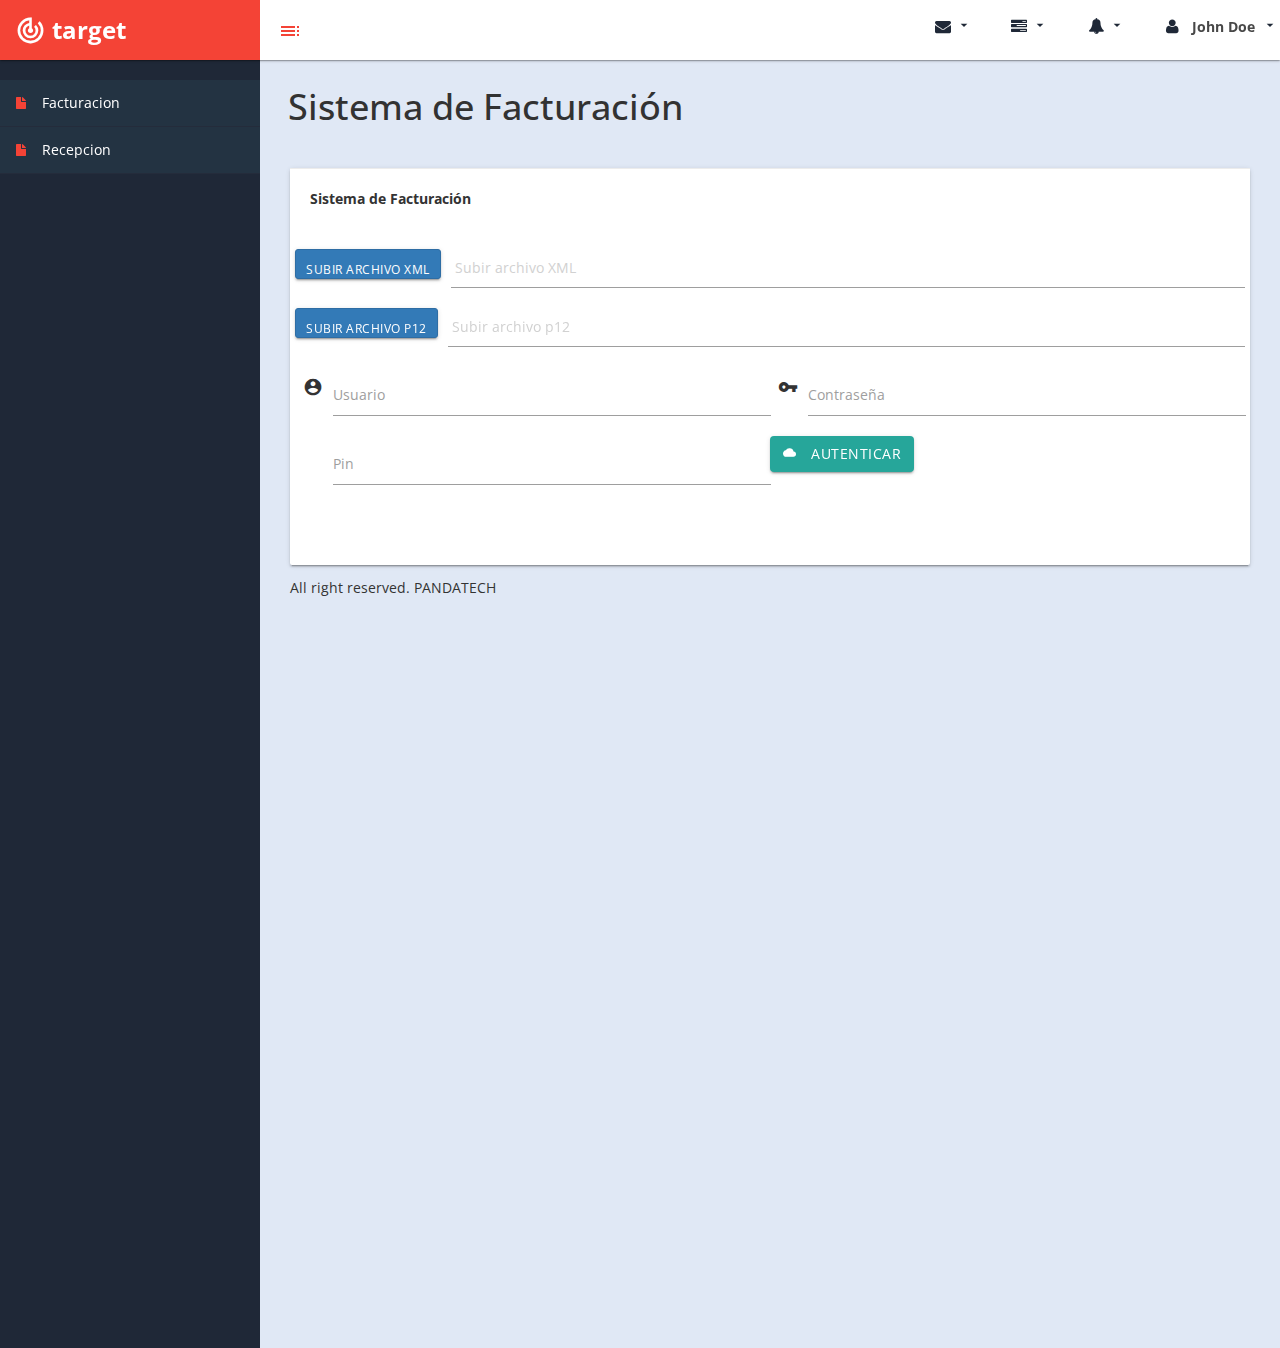
==== commit e0ece7d5: "Unión con funcionamiento" ====
--- a/Sistema_Facturacion/src/main/webapp/index.html
+++ b/Sistema_Facturacion/src/main/webapp/index.html
@@ -1,172 +1,178 @@
 ﻿<!DOCTYPE html>
-<html xmlns="http://www.w3.org/1999/xhtml"> 
-<head>
-    <meta charset="utf-8" />
-    <meta name="viewport" content="width=device-width, initial-scale=1.0" />
-    <title>Target Material Design Bootstrap Admin Template</title> 
-	<link href="https://fonts.googleapis.com/icon?family=Material+Icons" rel="stylesheet">
-	<link rel="stylesheet" href="assets/materialize/css/materialize.min.css" media="screen,projection" />
-    <!-- Bootstrap Styles-->
-    <link href="assets/css/bootstrap.css" rel="stylesheet" />
-    <!-- FontAwesome Styles-->
-    <link href="assets/css/font-awesome.css" rel="stylesheet" />
-    <!-- Morris Chart Styles-->
-    <link href="assets/js/morris/morris-0.4.3.min.css" rel="stylesheet" />
-    <!-- Custom Styles-->
-    <link href="assets/css/custom-styles.css" rel="stylesheet" />
-    <!-- Google Fonts-->
-    <link href='http://fonts.googleapis.com/css?family=Open+Sans' rel='stylesheet' type='text/css' />
-    <link rel="stylesheet" href="assets/js/Lightweight-Chart/cssCharts.css"> 
-</head>
-
-<body>
-    <div id="wrapper">
-        <nav class="navbar navbar-default top-navbar" role="navigation">
-            <div class="navbar-header">
-                <button type="button" class="navbar-toggle waves-effect waves-dark" data-toggle="collapse" data-target=".sidebar-collapse">
-                    <span class="sr-only">Toggle navigation</span>
-                    <span class="icon-bar"></span>
-                    <span class="icon-bar"></span>
-                    <span class="icon-bar"></span>
-                </button>
-                <a class="navbar-brand waves-effect waves-dark" href="index.html"><i class="large material-icons">track_changes</i> <strong>target</strong></a>
-				
-		<div id="sideNav" href=""><i class="material-icons dp48">toc</i></div>
-            </div>
-
-            <ul class="nav navbar-top-links navbar-right"> 
-				<li><a class="dropdown-button waves-effect waves-dark" href="#!" data-activates="dropdown4"><i class="fa fa-envelope fa-fw"></i> <i class="material-icons right">arrow_drop_down</i></a></li>				
-				<li><a class="dropdown-button waves-effect waves-dark" href="#!" data-activates="dropdown3"><i class="fa fa-tasks fa-fw"></i> <i class="material-icons right">arrow_drop_down</i></a></li>
-				<li><a class="dropdown-button waves-effect waves-dark" href="#!" data-activates="dropdown2"><i class="fa fa-bell fa-fw"></i> <i class="material-icons right">arrow_drop_down</i></a></li>
-				  <li><a class="dropdown-button waves-effect waves-dark" href="#!" data-activates="dropdown1"><i class="fa fa-user fa-fw"></i> <b>John Doe</b> <i class="material-icons right">arrow_drop_down</i></a></li>
-            </ul>
-        </nav>
-		<!-- Dropdown Structure -->
-<ul id="dropdown1" class="dropdown-content">
-<li><a href="#"><i class="fa fa-user fa-fw"></i> My Profile</a>
-</li>
-<li><a href="#"><i class="fa fa-gear fa-fw"></i> Settings</a>
-</li> 
-<li><a href="#"><i class="fa fa-sign-out fa-fw"></i> Logout</a>
-</li>
-</ul>
-<ul id="dropdown2" class="dropdown-content w250">
-  <li>
-                                <div>
-                                    <i class="fa fa-comment fa-fw"></i> New Comment
-                                    <span class="pull-right text-muted small">4 min</span>
-                                </div>
-                            </a>
-                        </li>
-                        <li class="divider"></li>
-                        <li>
-                                <div>
-                                    <i class="fa fa-twitter fa-fw"></i> 3 New Followers
-                                    <span class="pull-right text-muted small">12 min</span>
-                                </div>
-                            </a>
-                        </li>
-                        <li class="divider"></li>
-                        <li>
-                                <div>
-                                    <i class="fa fa-envelope fa-fw"></i> Message Sent
-                                    <span class="pull-right text-muted small">4 min</span>
-                                </div>
-                            </a>
-                        </li>
-                        <li class="divider"></li>
-                        <li>
-                                <div>
-                                    <i class="fa fa-tasks fa-fw"></i> New Task
-                                    <span class="pull-right text-muted small">4 min</span>
-                                </div>
-                            </a>
-                        </li>
-                        <li class="divider"></li>
-                        <li>
-                                <div>
-                                    <i class="fa fa-upload fa-fw"></i> Server Rebooted
-                                    <span class="pull-right text-muted small">4 min</span>
-                                </div>
-                            </a>
-                        </li>
-                        <li class="divider"></li>
-                        <li>
-                            <a class="text-center" href="#">
-                                <strong>See All Alerts</strong>
-                                <i class="fa fa-angle-right"></i>
-                            </a>
-                        </li>
-</ul>
-<ul id="dropdown3" class="dropdown-content dropdown-tasks w250">
-<li>
-		<a href="#">
-			<div>
-				<p>
-					<strong>Task 1</strong>
-					<span class="pull-right text-muted">60% Complete</span>
-				</p>
-				<div class="progress progress-striped active">
-					<div class="progress-bar progress-bar-success" role="progressbar" aria-valuenow="60" aria-valuemin="0" aria-valuemax="100" style="width: 60%">
-						<span class="sr-only">60% Complete (success)</span>
-					</div>
-				</div>
-			</div>
-		</a>
-	</li>
-	<li class="divider"></li>
-	<li>
-		<a href="#">
-			<div>
-				<p>
-					<strong>Task 2</strong>
-					<span class="pull-right text-muted">28% Complete</span>
-				</p>
-				<div class="progress progress-striped active">
-					<div class="progress-bar progress-bar-info" role="progressbar" aria-valuenow="28" aria-valuemin="0" aria-valuemax="100" style="width: 28%">
-						<span class="sr-only">28% Complete</span>
-					</div>
-				</div>
-			</div>
-		</a>
-	</li>
-	<li class="divider"></li>
-	<li>
-		<a href="#">
-			<div>
-				<p>
-					<strong>Task 3</strong>
-					<span class="pull-right text-muted">60% Complete</span>
-				</p>
-				<div class="progress progress-striped active">
-					<div class="progress-bar progress-bar-warning" role="progressbar" aria-valuenow="60" aria-valuemin="0" aria-valuemax="100" style="width: 60%">
-						<span class="sr-only">60% Complete (warning)</span>
-					</div>
-				</div>
-			</div>
-		</a>
-	</li>
-	<li class="divider"></li>
-	<li>
-		<a href="#">
-			<div>
-				<p>
-					<strong>Task 4</strong>
-					<span class="pull-right text-muted">85% Complete</span>
-				</p>
-				<div class="progress progress-striped active">
-					<div class="progress-bar progress-bar-danger" role="progressbar" aria-valuenow="85" aria-valuemin="0" aria-valuemax="100" style="width: 85%">
-						<span class="sr-only">85% Complete (danger)</span>
-					</div>
-				</div>
-			</div>
-		</a>
-	</li>
-	<li class="divider"></li>
-	<li>
-</ul>   
-<ul id="dropdown4" class="dropdown-content dropdown-tasks w250 taskList">
-  <li>
+<html xmlns="http://www.w3.org/1999/xhtml">
+
+    <head>
+        <meta charset="utf-8" />
+        <meta name="viewport" content="width=device-width, initial-scale=1.0" />
+        <title>Target Material Design Bootstrap Admin Template</title>
+
+        <link href="https://fonts.googleapis.com/icon?family=Material+Icons" rel="stylesheet">
+            <link rel="stylesheet" href="assets/materialize/css/materialize.min.css" media="screen,projection" />
+            <!-- Bootstrap Styles-->
+            <link href="assets/css/bootstrap.css" rel="stylesheet" />
+            <!-- FontAwesome Styles-->
+            <link href="assets/css/font-awesome.css" rel="stylesheet" />
+            <!-- Morris Chart Styles-->
+            <link href="assets/js/morris/morris-0.4.3.min.css" rel="stylesheet" />
+            <!-- Custom Styles-->
+            <link href="assets/css/custom-styles.css" rel="stylesheet" />
+            <!-- Google Fonts-->
+            <link href='http://fonts.googleapis.com/css?family=Open+Sans' rel='stylesheet' type='text/css' />
+            <link rel="stylesheet" href="assets/js/Lightweight-Chart/cssCharts.css"> 
+                </head>
+                <body>
+                    <div id="wrapper">
+                        <nav class="navbar navbar-default top-navbar" role="navigation">
+                            <div class="navbar-header">
+                                <button type="button" class="navbar-toggle" data-toggle="collapse" data-target=".sidebar-collapse">
+                                    <span class="sr-only">Toggle navigation</span>
+                                    <span class="icon-bar"></span>
+                                    <span class="icon-bar"></span>
+                                    <span class="icon-bar"></span>
+                                </button>
+                                <a class="navbar-brand waves-effect waves-dark" href="index.html"><i class="large material-icons">track_changes</i> <strong>target</strong></a>
+
+                                <div id="sideNav" href=""><i class="material-icons dp48">toc</i></div>
+                            </div>
+
+                            <ul class="nav navbar-top-links navbar-right"> 
+                                <li><a class="dropdown-button waves-effect waves-dark" href="#!" data-activates="dropdown4"><i class="fa fa-envelope fa-fw"></i> <i class="material-icons right">arrow_drop_down</i></a></li>				
+                                <li><a class="dropdown-button waves-effect waves-dark" href="#!" data-activates="dropdown3"><i class="fa fa-tasks fa-fw"></i> <i class="material-icons right">arrow_drop_down</i></a></li>
+                                <li><a class="dropdown-button waves-effect waves-dark" href="#!" data-activates="dropdown2"><i class="fa fa-bell fa-fw"></i> <i class="material-icons right">arrow_drop_down</i></a></li>
+                                <li><a class="dropdown-button waves-effect waves-dark" href="#!" data-activates="dropdown1"><i class="fa fa-user fa-fw"></i> <b>John Doe</b> <i class="material-icons right">arrow_drop_down</i></a></li>
+                            </ul>
+                        </nav>
+                        <!-- Dropdown Structure -->
+                        <ul id="dropdown1" class="dropdown-content">
+                            <li><a href="#"><i class="fa fa-user fa-fw"></i> My Profile</a>
+                            </li>
+                            <li><a href="#"><i class="fa fa-gear fa-fw"></i> Settings</a>
+                            </li> 
+                            <li><a href="#"><i class="fa fa-sign-out fa-fw"></i> Logout</a>
+                            </li>
+                        </ul>
+                        <ul id="dropdown2" class="dropdown-content w250">
+                            <li>
+                                <a href="#">
+                                    <div>
+                                        <i class="fa fa-comment fa-fw"></i> New Comment
+                                        <span class="pull-right text-muted small">4 min</span>
+                                    </div>
+                                </a>
+                            </li>
+                            <li class="divider"></li>
+                            <li>
+                                <a href="#">
+                                    <div>
+                                        <i class="fa fa-twitter fa-fw"></i> 3 New Followers
+                                        <span class="pull-right text-muted small">12 min</span>
+                                    </div>
+                                </a>
+                            </li>
+                            <li class="divider"></li>
+                            <li>
+                                <a href="#">
+                                    <div>
+                                        <i class="fa fa-envelope fa-fw"></i> Message Sent
+                                        <span class="pull-right text-muted small">4 min</span>
+                                    </div>
+                                </a>
+                            </li>
+                            <li class="divider"></li>
+                            <li>
+                                <a href="#">
+                                    <div>
+                                        <i class="fa fa-tasks fa-fw"></i> New Task
+                                        <span class="pull-right text-muted small">4 min</span>
+                                    </div>
+                                </a>
+                            </li>
+                            <li class="divider"></li>
+                            <li>
+                                <a href="#">
+                                    <div>
+                                        <i class="fa fa-upload fa-fw"></i> Server Rebooted
+                                        <span class="pull-right text-muted small">4 min</span>
+                                    </div>
+                                </a>
+                            </li>
+                            <li class="divider"></li>
+                            <li>
+                                <a class="text-center" href="#">
+                                    <strong>See All Alerts</strong>
+                                    <i class="fa fa-angle-right"></i>
+                                </a>
+                            </li>
+                        </ul>
+                        <ul id="dropdown3" class="dropdown-content dropdown-tasks w250">
+                            <li>
+                                <a href="#">
+                                    <div>
+                                        <p>
+                                            <strong>Task 1</strong>
+                                            <span class="pull-right text-muted">60% Complete</span>
+                                        </p>
+                                        <div class="progress progress-striped active">
+                                            <div class="progress-bar progress-bar-success" role="progressbar" aria-valuenow="60" aria-valuemin="0" aria-valuemax="100" style="width: 60%">
+                                                <span class="sr-only">60% Complete (success)</span>
+                                            </div>
+                                        </div>
+                                    </div>
+                                </a>
+                            </li>
+                            <li class="divider"></li>
+                            <li>
+                                <a href="#">
+                                    <div>
+                                        <p>
+                                            <strong>Task 2</strong>
+                                            <span class="pull-right text-muted">28% Complete</span>
+                                        </p>
+                                        <div class="progress progress-striped active">
+                                            <div class="progress-bar progress-bar-info" role="progressbar" aria-valuenow="28" aria-valuemin="0" aria-valuemax="100" style="width: 28%">
+                                                <span class="sr-only">28% Complete</span>
+                                            </div>
+                                        </div>
+                                    </div>
+                                </a>
+                            </li>
+                            <li class="divider"></li>
+                            <li>
+                                <a href="#">
+                                    <div>
+                                        <p>
+                                            <strong>Task 3</strong>
+                                            <span class="pull-right text-muted">60% Complete</span>
+                                        </p>
+                                        <div class="progress progress-striped active">
+                                            <div class="progress-bar progress-bar-warning" role="progressbar" aria-valuenow="60" aria-valuemin="0" aria-valuemax="100" style="width: 60%">
+                                                <span class="sr-only">60% Complete (warning)</span>
+                                            </div>
+                                        </div>
+                                    </div>
+                                </a>
+                            </li>
+                            <li class="divider"></li>
+                            <li>
+                                <a href="#">
+                                    <div>
+                                        <p>
+                                            <strong>Task 4</strong>
+                                            <span class="pull-right text-muted">85% Complete</span>
+                                        </p>
+                                        <div class="progress progress-striped active">
+                                            <div class="progress-bar progress-bar-danger" role="progressbar" aria-valuenow="85" aria-valuemin="0" aria-valuemax="100" style="width: 85%">
+                                                <span class="sr-only">85% Complete (danger)</span>
+                                            </div>
+                                        </div>
+                                    </div>
+                                </a>
+                            </li>
+                            <li class="divider"></li>
+                            <li>
+                        </ul>   
+                        <ul id="dropdown4" class="dropdown-content dropdown-tasks w250 taskList">
+                            <li>
                                 <div>
                                     <strong>John Doe</strong>
                                     <span class="pull-right text-muted">
@@ -174,10 +180,10 @@
                                     </span>
                                 </div>
                                 <p>Lorem Ipsum has been the industry's standard dummy text ever since the 1500s...</p>
-                            </a>
-                        </li>
-                        <li class="divider"></li>
-                        <li>
+                                </a>
+                            </li>
+                            <li class="divider"></li>
+                            <li>
                                 <div>
                                     <strong>John Smith</strong>
                                     <span class="pull-right text-muted">
@@ -185,397 +191,170 @@
                                     </span>
                                 </div>
                                 <p>Lorem Ipsum has been the industry's standard dummy text ever since an kwilnw...</p>
-                            </a>
-                        </li>
-                        <li class="divider"></li>
-                        <li>
-                            <a href="#">
-                                <div>
-                                    <strong>John Smith</strong>
-                                    <span class="pull-right text-muted">
-                                        <em>Yesterday</em>
-                                    </span>
+                                </a>
+                            </li>
+                            <li class="divider"></li>
+                            <li>
+                                <a href="#">
+                                    <div>
+                                        <strong>John Smith</strong>
+                                        <span class="pull-right text-muted">
+                                            <em>Yesterday</em>
+                                        </span>
+                                    </div>
+                                    <p>Lorem Ipsum has been the industry's standard dummy text ever since the...</p>
+                                </a>
+                            </li>
+                            <li class="divider"></li>
+                            <li>
+                                <a class="text-center" href="#">
+                                    <strong>Read All Messages</strong>
+                                    <i class="fa fa-angle-right"></i>
+                                </a>
+                            </li>
+                        </ul>  
+                        <!--/. NAV TOP  -->
+                        <nav class="navbar-default navbar-side" role="navigation">
+                            <div class="sidebar-collapse">
+                                <ul class="nav" id="main-menu">
+
+                                    
+                                    <li>
+                                        <a class="active-menu waves-effect waves-dark" href="empty.html"><i class="fa fa-fw fa-file"></i> Facturacion</a>
+                                    </li>
+                                    
+                                    <li>
+                                        <a class="active-menu waves-effect waves-dark" href="empty.html"><i class="fa fa-fw fa-file"></i> Recepcion</a>
+                                    </li>
+                                </ul>
+
+                            </div>
+
+                        </nav>
+                        <!-- /. NAV SIDE  -->
+                        <div id="page-wrapper">
+                            <div class="header"> 
+                                <h1 class="page-header">
+                                    Sistema de Facturaci&oacute;n <!--<small>Create new page.</small>-->
+                                </h1>
+                                <!--
+                                <ol class="breadcrumb">
+                                    <li><a href="#">Home</a></li>
+                                    <li><a href="#">Empty</a></li>
+                                    <li class="active">Data</li>
+                                </ol> 
+                                -->
+                            </div>
+                            <div id="page-inner"> 
+
+                                <div class="row">
+
+                                    <div class="col-md-12">
+                                        <div class="card">
+                                            <div class="card-action">
+                                                Sistema de Facturaci&oacute;n
+                                            </div>        
+                                            <div class="card-content"> 
+                                                <div class="row">
+                                                    <form action="Proceso" method="POST">
+                                                        
+                                                        <!-- XML-->
+                                                        
+                                                        
+                                                         <div>
+                                                            
+                                                <div class="file-field">
+                                                                           <div class="btn btn-primary btn-sm float-left">
+                                                                           <span>Subir archivo XML</span>
+                                                                           <input type="file" name="xml">
+                                                                       </div>
+                                                                       <div class="file-path-wrapper">
+                                                                           <input class="file-path validate" type="text" placeholder="Subir archivo XML" accept="text/xml">
+                                                                       </div>
+                                                </div>   
+                                                        
+                                                        </div>
+                                                        
+                                                        <!-- LLave criptografica-->
+                                                        
+                                                         <div>
+                                                            
+                                                                           <div class="file-field">
+                                                                           <div class="btn btn-primary btn-sm float-left">
+                                                                           <span>Subir archivo p12</span>
+                                                                           <input type="file" name="llave">
+                                                                           </div>
+                                                                           <div class="file-path-wrapper">
+                                                                               <input class="file-path validate" type="text" placeholder="Subir archivo p12" accept="p12/*">
+                                                                           </div>
+                                                                   </div>   
+                                                        
+                                                        </div>
+                                                        
+                                                        
+                                                        <!-- usuario -->
+									<div class="input-field col s6">
+									  <i class="material-icons prefix">account_circle</i>
+                                                                          <input id="icon_prefix" type="text" class="validate" name="usuario">
+									  <label for="icon_prefix">Usuario</label>
+									</div>
+                                                        <!-- Password-->
+									<div class="input-field col s6">
+									  <i class="material-icons prefix">vpn_key</i>
+                                                                          <input id="icon_telephone" type="tel" class="validate" name="password">
+                                                                              <label for="icon_telephone">Contrase&ntilde;a</label>
+									</div>
+                                                        
+                                                        
+                                                        <!-- PIN-->
+                                                        
+                                                        
+                                                        <div class="input-field col s6">
+									  <i class="material-icons prefix">pin_key</i>
+                                                                          <input id="icon_telephone" type="tel" class="validate" name="pin">
+                                                                              <label for="icon_telephone">Pin</label>
+									</div>
+                                                        
+                                                        
+                                                        
+                                                        
+                                                        
+                                                        
+                                                        
+                                                        <!-- Autenticar -->
+                                                        <div>
+                                                        <button class="waves-effect waves-light btn" type="submit"><i class="material-icons left">cloud</i>Autenticar</button>
+                                                        </div>    
+                                                        </form>
+								  </div>
+                                                <div class="clearBoth"><br/></div>
+
+                                            </div>
+                                        </div>
+
+                                        <footer><p>All right reserved. PANDATECH</p></footer>
+                                    </div>
+                                    <!-- /. PAGE INNER  -->
                                 </div>
-                                <p>Lorem Ipsum has been the industry's standard dummy text ever since the...</p>
-                            </a>
-                        </li>
-                        <li class="divider"></li>
-                        <li>
-                            <a class="text-center" href="#">
-                                <strong>Read All Messages</strong>
-                                <i class="fa fa-angle-right"></i>
-                            </a>
-                        </li>
-</ul>  
-	   <!--/. NAV TOP  -->
-        <nav class="navbar-default navbar-side" role="navigation">
-            <div class="sidebar-collapse">
-                <ul class="nav" id="main-menu">
-
-                    <li>
-                        <a class="active-menu waves-effect waves-dark" href="index.html"><i class="fa fa-dashboard"></i> Dashboard</a>
-                    </li>
-                    <li>
-                        <a href="ui-elements.html" class="waves-effect waves-dark"><i class="fa fa-desktop"></i> UI Elements</a>
-                    </li>
-					<li>
-                        <a href="chart.html" class="waves-effect waves-dark"><i class="fa fa-bar-chart-o"></i> Charts</a>
-                    </li>
-                    <li>
-                        <a href="tab-panel.html" class="waves-effect waves-dark"><i class="fa fa-qrcode"></i> Tabs & Panels</a>
-                    </li>
-                    
-                    <li>
-                        <a href="table.html" class="waves-effect waves-dark"><i class="fa fa-table"></i> Responsive Tables</a>
-                    </li>
-                    <li>
-                        <a href="form.html" class="waves-effect waves-dark"><i class="fa fa-edit"></i> Forms </a>
-                    </li>
-
-
-                    <li>
-                        <a href="#" class="waves-effect waves-dark"><i class="fa fa-sitemap"></i> Multi-Level Dropdown<span class="fa arrow"></span></a>
-                        <ul class="nav nav-second-level">
-                            <li>
-                                <a href="#">Second Level Link</a>
-                            </li>
-                            <li>
-                                <a href="#">Second Level Link</a>
-                            </li>
-                            <li>
-                                <a href="#">Second Level Link<span class="fa arrow"></span></a>
-                                <ul class="nav nav-third-level">
-                                    <li>
-                                        <a href="#">Third Level Link</a>
-                                    </li>
-                                    <li>
-                                        <a href="#">Third Level Link</a>
-                                    </li>
-                                    <li>
-                                        <a href="#">Third Level Link</a>
-                                    </li>
-
-                                </ul>
-
-                            </li>
-                        </ul>
-                    </li>
-                    <li>
-                        <a href="empty.html" class="waves-effect waves-dark"><i class="fa fa-fw fa-file"></i> Empty Page</a>
-                    </li>
-                </ul>
-
-            </div>
-
-        </nav>
-        <!-- /. NAV SIDE  -->
-      
-		<div id="page-wrapper">
-		  <div class="header"> 
-                        <h1 class="page-header">
-                            Dashboard
-                        </h1>
-						<ol class="breadcrumb">
-					  <li><a href="#">Home</a></li>
-					  <li><a href="#">Dashboard</a></li>
-					  <li class="active">Data</li>
-					</ol> 
-									
-		</div>
-            <div id="page-inner">
-
-			<div class="dashboard-cards"> 
-                <div class="row">
-                    <div class="col-xs-12 col-sm-6 col-md-3">
-					
-						<div class="card horizontal cardIcon waves-effect waves-dark">
-						<div class="card-image red">
-						<i class="material-icons dp48">import_export</i>
-						</div>
-						<div class="card-stacked red">
-						<div class="card-content">
-						<h3>84,198</h3> 
-						</div>
-						<div class="card-action">
-						<strong>REVENUE</strong>
-						</div>
-						</div>
-						</div>
-	 
-                    </div>
-                    <div class="col-xs-12 col-sm-6 col-md-3">
-					
-						<div class="card horizontal cardIcon waves-effect waves-dark">
-						<div class="card-image orange">
-						<i class="material-icons dp48">shopping_cart</i>
-						</div>
-						<div class="card-stacked orange">
-						<div class="card-content">
-						<h3>36,540</h3> 
-						</div>
-						<div class="card-action">
-						<strong>SALES</strong>
-						</div>
-						</div>
-						</div> 
-                    </div>
-                    <div class="col-xs-12 col-sm-6 col-md-3">
-					
-							<div class="card horizontal cardIcon waves-effect waves-dark">
-						<div class="card-image blue">
-						<i class="material-icons dp48">equalizer</i>
-						</div>
-						<div class="card-stacked blue">
-						<div class="card-content">
-						<h3>24,225</h3> 
-						</div>
-						<div class="card-action">
-						<strong>PRODUCTS</strong>
-						</div>
-						</div>
-						</div> 
-						 
-                    </div>
-                    <div class="col-xs-12 col-sm-6 col-md-3">
-					
-					<div class="card horizontal cardIcon waves-effect waves-dark">
-						<div class="card-image green">
-						<i class="material-icons dp48">supervisor_account</i>
-						</div>
-						<div class="card-stacked green">
-						<div class="card-content">
-						<h3>88,658</h3> 
-						</div>
-						<div class="card-action">
-						<strong>VISITS</strong>
-						</div>
-						</div>
-						</div> 
-						 
-                    </div>
-                </div>
-			   </div>
-				<!-- /. ROW  --> 
-				<div class="row">
-					<div class="col-xs-12 col-sm-12 col-md-7"> 
-					<div class="cirStats">
-						  	<div class="row">
-								<div class="col-xs-12 col-sm-6 col-md-6"> 
-										<div class="card-panel text-center">
-											<h4>Profit</h4>
-											<div class="easypiechart" id="easypiechart-blue" data-percent="82" ><span class="percent">82%</span>
-											</div> 
-										</div>
-								</div>
-								<div class="col-xs-12 col-sm-6 col-md-6"> 
-										<div class="card-panel text-center">
-											<h4>No. of Visits</h4>
-											<div class="easypiechart" id="easypiechart-red" data-percent="46" ><span class="percent">46%</span>
-											</div>
-										</div>
-								</div>
-								<div class="col-xs-12 col-sm-6 col-md-6"> 
-										<div class="card-panel text-center">
-											<h4>Customers</h4>
-											<div class="easypiechart" id="easypiechart-teal" data-percent="84" ><span class="percent">84%</span>
-											</div> 
-										</div>
-								</div>
-								<div class="col-xs-12 col-sm-6 col-md-6"> 
-										<div class="card-panel text-center">
-											<h4>Sales</h4>
-											<div class="easypiechart" id="easypiechart-orange" data-percent="55" ><span class="percent">55%</span>
-											</div>
-										</div>
-								</div>  
-							</div>
-						</div>							
-						</div><!--/.row-->
-						<div class="col-xs-12 col-sm-12 col-md-5"> 
-						     <div class="row">
-									<div class="col-xs-12"> 
-									<div class="card">
-										<div class="card-image donutpad">
-										  <div id="morris-donut-chart"></div>
-										</div> 
-										<div class="card-action">
-										  <b>Donut Chart Example</b>
-										</div>
-									</div>	
-								</div>
-							 </div>
-						</div><!--/.row-->
-					</div>
-					
-		 
-				<div class="row">
-				<div class="col-md-5"> 
-						<div class="card">
-						<div class="card-image">
-						 <div id="morris-line-chart"></div>
-						</div> 
-						<div class="card-action">
-						  <b>Line Chart</b>
-						</div>
-						</div>
-		  
-					</div>		
-					
-						<div class="col-md-7"> 
-					<div class="card">
-					<div class="card-image">
-					  <div id="morris-bar-chart"></div>
-					</div> 
-					<div class="card-action">
-					  <b> Bar Chart Example</b>
-					</div>
-					</div>					
-					</div>
-					
-				</div> 
-			 
-				
-				
-                <div class="row">
-                    <div class="col-xs-12">
-						<div class="card">
-					<div class="card-image">
-					  <div id="morris-area-chart"></div>
-					</div> 
-					<div class="card-action">
-					  <b>Area Chart</b>
-					</div>
-					</div>	 
-                    </div> 
-
-                </div>
-				<div class="row">
-				<div class="col-md-12">
-				
-					</div>		
-				</div> 	
-                <!-- /. ROW  -->
-
-	   
-				
-				
-				
-                <div class="row">
-                    <div class="col-md-4 col-sm-12 col-xs-12">
-						<div class="card"><div class="card-action">
-					  <b>Tasks Panel</b>
-					</div>
-					<div class="card-image">
-					  <div class="collection">
-						  <a href="#!" class="collection-item">Red<span class="new badge red" data-badge-caption="red">4</span></a>
-						  <a href="#!" class="collection-item">Blue<span class="new badge blue" data-badge-caption="blue">4</span></a>
-						  <a href="#!" class="collection-item"><span class="badge">1</span>Alan</a>
-							<a href="#!" class="collection-item"><span class="new badge">4</span>Alan</a>
-							<a href="#!" class="collection-item">Alan<span class="new badge blue" data-badge-caption="blue">4</span></a>
-							<a href="#!" class="collection-item"><span class="badge">14</span>Alan</a>
-							   <a href="#!" class="collection-item">Custom Badge Captions<span class="new badge" data-badge-caption="custom caption">4</span></a>
-							<a href="#!" class="collection-item">Custom Badge Captions<span class="badge" data-badge-caption="custom caption">4</span></a>
-						</div>
-					</div> 
-					
-					</div>	  
-
-                    </div>
-                    <div class="col-md-8 col-sm-12 col-xs-12">
-	<div class="card">
-	<div class="card-action">
-					  <b>User List</b>
-					</div>
-					<div class="card-image">
-					  <ul class="collection">
-    <li class="collection-item avatar">
-      <i class="material-icons circle green">track_changes</i>
-      <span class="title">Title</span>
-      <p>First Line <br>
-         Second Line
-      </p>
-      <a href="#!" class="secondary-content"><i class="material-icons">grade</i></a>
-    </li>
-    <li class="collection-item avatar">
-      <i class="material-icons circle">folder</i>
-      <span class="title">Title</span>
-      <p>First Line <br>
-         Second Line
-      </p>
-      <a href="#!" class="secondary-content"><i class="material-icons">grade</i></a>
-    </li>
-    <li class="collection-item avatar">
-      <i class="material-icons circle green">track_changes</i>
-      <span class="title">Title</span>
-      <p>First Line <br>
-         Second Line
-      </p>
-      <a href="#!" class="secondary-content"><i class="material-icons">grade</i></a>
-    </li>
-    <li class="collection-item avatar">
-      <i class="material-icons circle red">play_arrow</i>
-      <span class="title">Title</span>
-      <p>First Line <br>
-         Second Line
-      </p>
-      <a href="#!" class="secondary-content"><i class="material-icons">grade</i></a>
-    </li>
-  </ul>
-					 </div>  
-					</div>	 
-					
-                       
-
-                    </div>
-                </div>
-                <!-- /. ROW  -->
-			   <div class="fixed-action-btn horizontal click-to-toggle">
-    <a class="btn-floating btn-large red">
-      <i class="material-icons">menu</i>
-    </a>
-    <ul>
-      <li><a class="btn-floating red"><i class="material-icons">track_changes</i></a></li>
-      <li><a class="btn-floating yellow darken-1"><i class="material-icons">format_quote</i></a></li>
-      <li><a class="btn-floating green"><i class="material-icons">publish</i></a></li>
-      <li><a class="btn-floating blue"><i class="material-icons">attach_file</i></a></li>
-    </ul>
-  </div>
-		
-				<footer><p>All right reserved. </a></p>
-				
-        
-				</footer>
-            </div>
-            <!-- /. PAGE INNER  -->
-        </div>
-        <!-- /. PAGE WRAPPER  -->
-    </div>
-    <!-- /. WRAPPER  -->
-    <!-- JS Scripts-->
-    <!-- jQuery Js -->
-    <script src="assets/js/jquery-1.10.2.js"></script>
-	
-	<!-- Bootstrap Js -->
-    <script src="assets/js/bootstrap.min.js"></script>
-	
-	<script src="assets/materialize/js/materialize.min.js"></script>
-	
-    <!-- Metis Menu Js -->
-    <script src="assets/js/jquery.metisMenu.js"></script>
-    <!-- Morris Chart Js -->
-    <script src="assets/js/morris/raphael-2.1.0.min.js"></script>
-    <script src="assets/js/morris/morris.js"></script>
-	
-	
-	<script src="assets/js/easypiechart.js"></script>
-	<script src="assets/js/easypiechart-data.js"></script>
-	
-	 <script src="assets/js/Lightweight-Chart/jquery.chart.js"></script>
-	
-    <!-- Custom Js -->
-    <script src="assets/js/custom-scripts.js"></script> 
- 
-
-</body>
-
-</html>+                                <!-- /. PAGE WRAPPER  -->
+                            </div>
+                            <!-- /. WRAPPER  -->
+                            <!-- JS Scripts-->
+                            <!-- jQuery Js -->
+                            <script src="assets/js/jquery-1.10.2.js"></script>
+
+                            <!-- Bootstrap Js -->
+                            <script src="assets/js/bootstrap.min.js"></script>
+
+                            <script src="assets/materialize/js/materialize.min.js"></script>
+
+                            <!-- Metis Menu Js -->
+                            <script src="assets/js/jquery.metisMenu.js"></script> 
+                            <!-- Custom Js -->
+                            <script src="assets/js/custom-scripts.js"></script> 
+
+
+
+                            </body>
+
+                            </html>
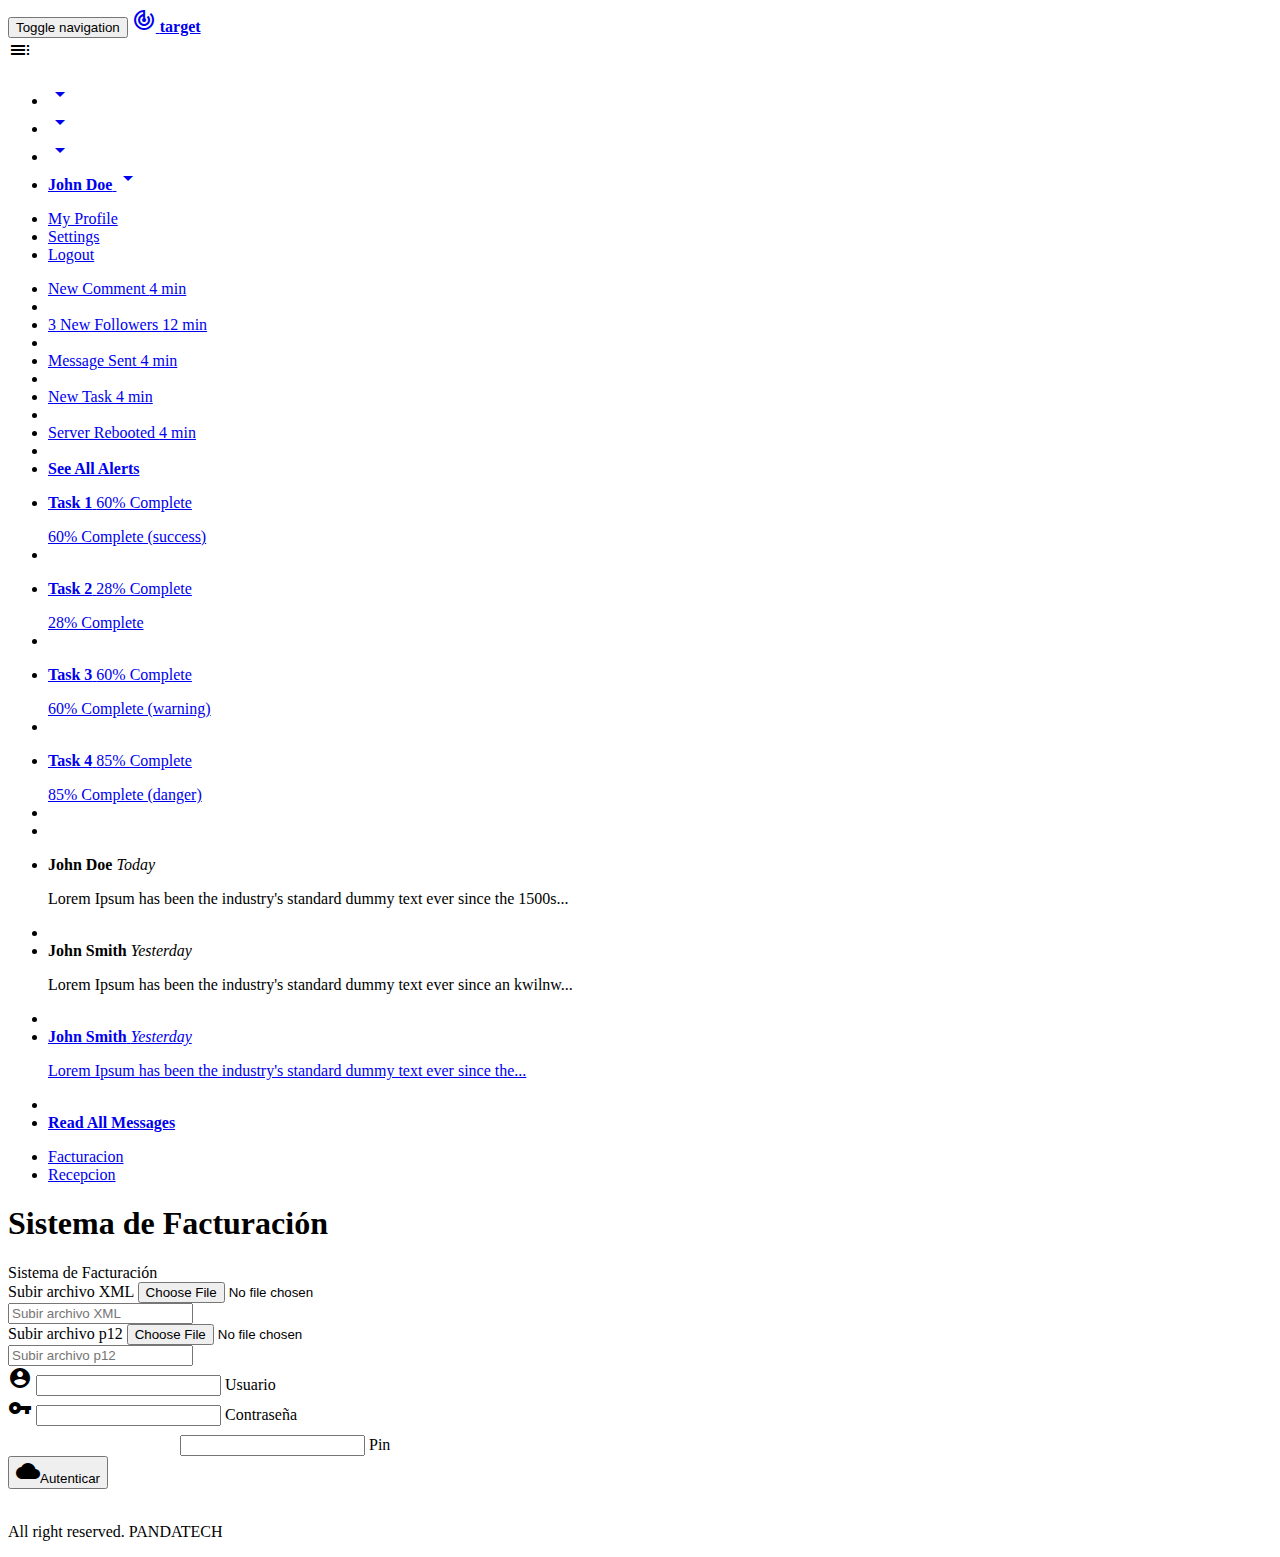
==== commit 870af1c9: "Prueba de la aplicación" ====
--- a/Sistema_Facturacion/src/main/webapp/index.html
+++ b/Sistema_Facturacion/src/main/webapp/index.html
@@ -19,6 +19,25 @@
             <!-- Google Fonts-->
             <link href='http://fonts.googleapis.com/css?family=Open+Sans' rel='stylesheet' type='text/css' />
             <link rel="stylesheet" href="assets/js/Lightweight-Chart/cssCharts.css"> 
+                <script>
+                    window.onload = function () {
+                        
+                        var xml = document.getElementById("ruta").onchange = rutaXml;
+                        var p12 = document.getElementById("rutaCertificado").onchange = rutap12;
+                        
+                        
+                        function rutaXml() {
+                            var x = document.getElementById("xml").value;
+                            document.getElementById("ruta").innerHTML = x;
+                            document.getElementById("ruta").value = x;
+                        }
+                        function rutap12() {
+                            var n = document.getElementById("llave").value;
+                            document.getElementById("rutaCertificado").innerHTML = n;
+                            document.getElementById("rutaCertificado").value = n;
+                        }
+                    }
+                </script>
                 </head>
                 <body>
                     <div id="wrapper">
@@ -218,11 +237,11 @@
                             <div class="sidebar-collapse">
                                 <ul class="nav" id="main-menu">
 
-                                    
+
                                     <li>
                                         <a class="active-menu waves-effect waves-dark" href="empty.html"><i class="fa fa-fw fa-file"></i> Facturacion</a>
                                     </li>
-                                    
+
                                     <li>
                                         <a class="active-menu waves-effect waves-dark" href="empty.html"><i class="fa fa-fw fa-file"></i> Recepcion</a>
                                     </li>
@@ -257,76 +276,77 @@
                                             <div class="card-content"> 
                                                 <div class="row">
                                                     <form action="Proceso" method="POST">
-                                                        
+
                                                         <!-- XML-->
-                                                        
-                                                        
-                                                         <div>
-                                                            
-                                                <div class="file-field">
-                                                                           <div class="btn btn-primary btn-sm float-left">
-                                                                           <span>Subir archivo XML</span>
-                                                                           <input type="file" name="xml">
-                                                                       </div>
-                                                                       <div class="file-path-wrapper">
-                                                                           <input class="file-path validate" type="text" placeholder="Subir archivo XML" accept="text/xml">
-                                                                       </div>
-                                                </div>   
-                                                        
-                                                        </div>
-                                                        
+
+
+                                                        <div>
+
+                                                            <div class="file-field">
+                                                                <div class="btn btn-primary btn-sm float-left">
+                                                                    <span>Subir archivo XML</span>
+                                                                    <input type="file" name="xml" id="xml" >
+                                                                </div>
+                                                                <div class="file-path-wrapper">
+                                                                    <input class="file-path validate" type="text" placeholder="Subir archivo XML" accept="text/xml" name="ruta" id="ruta">
+                                                                </div>
+                                                            </div>   
+
+
+                                                        </div>
+
                                                         <!-- LLave criptografica-->
-                                                        
-                                                         <div>
-                                                            
-                                                                           <div class="file-field">
-                                                                           <div class="btn btn-primary btn-sm float-left">
-                                                                           <span>Subir archivo p12</span>
-                                                                           <input type="file" name="llave">
-                                                                           </div>
-                                                                           <div class="file-path-wrapper">
-                                                                               <input class="file-path validate" type="text" placeholder="Subir archivo p12" accept="p12/*">
-                                                                           </div>
-                                                                   </div>   
-                                                        
-                                                        </div>
-                                                        
-                                                        
+
+                                                        <div>
+
+                                                            <div class="file-field">
+                                                                <div class="btn btn-primary btn-sm float-left">
+                                                                    <span>Subir archivo p12</span>
+                                                                    <input type="file" name="llave" id="llave">
+                                                                </div>
+                                                                <div class="file-path-wrapper">
+                                                                    <input class="file-path validate" type="text" placeholder="Subir archivo p12" accept="p12/*" id="rutaCertificado" name="rutaCertificado">
+                                                                </div>
+                                                            </div>  
+
+                                                        </div>
+
+
                                                         <!-- usuario -->
-									<div class="input-field col s6">
-									  <i class="material-icons prefix">account_circle</i>
-                                                                          <input id="icon_prefix" type="text" class="validate" name="usuario">
-									  <label for="icon_prefix">Usuario</label>
-									</div>
+                                                        <div class="input-field col s6">
+                                                            <i class="material-icons prefix">account_circle</i>
+                                                            <input id="icon_prefix" type="text" class="validate" name="usuario">
+                                                                <label for="icon_prefix">Usuario</label>
+                                                        </div>
                                                         <!-- Password-->
-									<div class="input-field col s6">
-									  <i class="material-icons prefix">vpn_key</i>
-                                                                          <input id="icon_telephone" type="tel" class="validate" name="password">
-                                                                              <label for="icon_telephone">Contrase&ntilde;a</label>
-									</div>
-                                                        
-                                                        
+                                                        <div class="input-field col s6">
+                                                            <i class="material-icons prefix">vpn_key</i>
+                                                            <input id="icon_telephone" type="tel" class="validate" name="password">
+                                                                <label for="icon_telephone">Contrase&ntilde;a</label>
+                                                        </div>
+
+
                                                         <!-- PIN-->
-                                                        
-                                                        
+
+
                                                         <div class="input-field col s6">
-									  <i class="material-icons prefix">pin_key</i>
-                                                                          <input id="icon_telephone" type="tel" class="validate" name="pin">
-                                                                              <label for="icon_telephone">Pin</label>
-									</div>
-                                                        
-                                                        
-                                                        
-                                                        
-                                                        
-                                                        
-                                                        
+                                                            <i class="material-icons prefix">pin_key</i>
+                                                            <input id="icon_telephone" type="tel" class="validate" name="pin">
+                                                                <label for="icon_telephone">Pin</label>
+                                                        </div>
+
+
+
+
+
+
+
                                                         <!-- Autenticar -->
                                                         <div>
-                                                        <button class="waves-effect waves-light btn" type="submit"><i class="material-icons left">cloud</i>Autenticar</button>
+                                                            <button class="waves-effect waves-light btn" type="submit"><i class="material-icons left">cloud</i>Autenticar</button>
                                                         </div>    
-                                                        </form>
-								  </div>
+                                                    </form>
+                                                </div>
                                                 <div class="clearBoth"><br/></div>
 
                                             </div>
